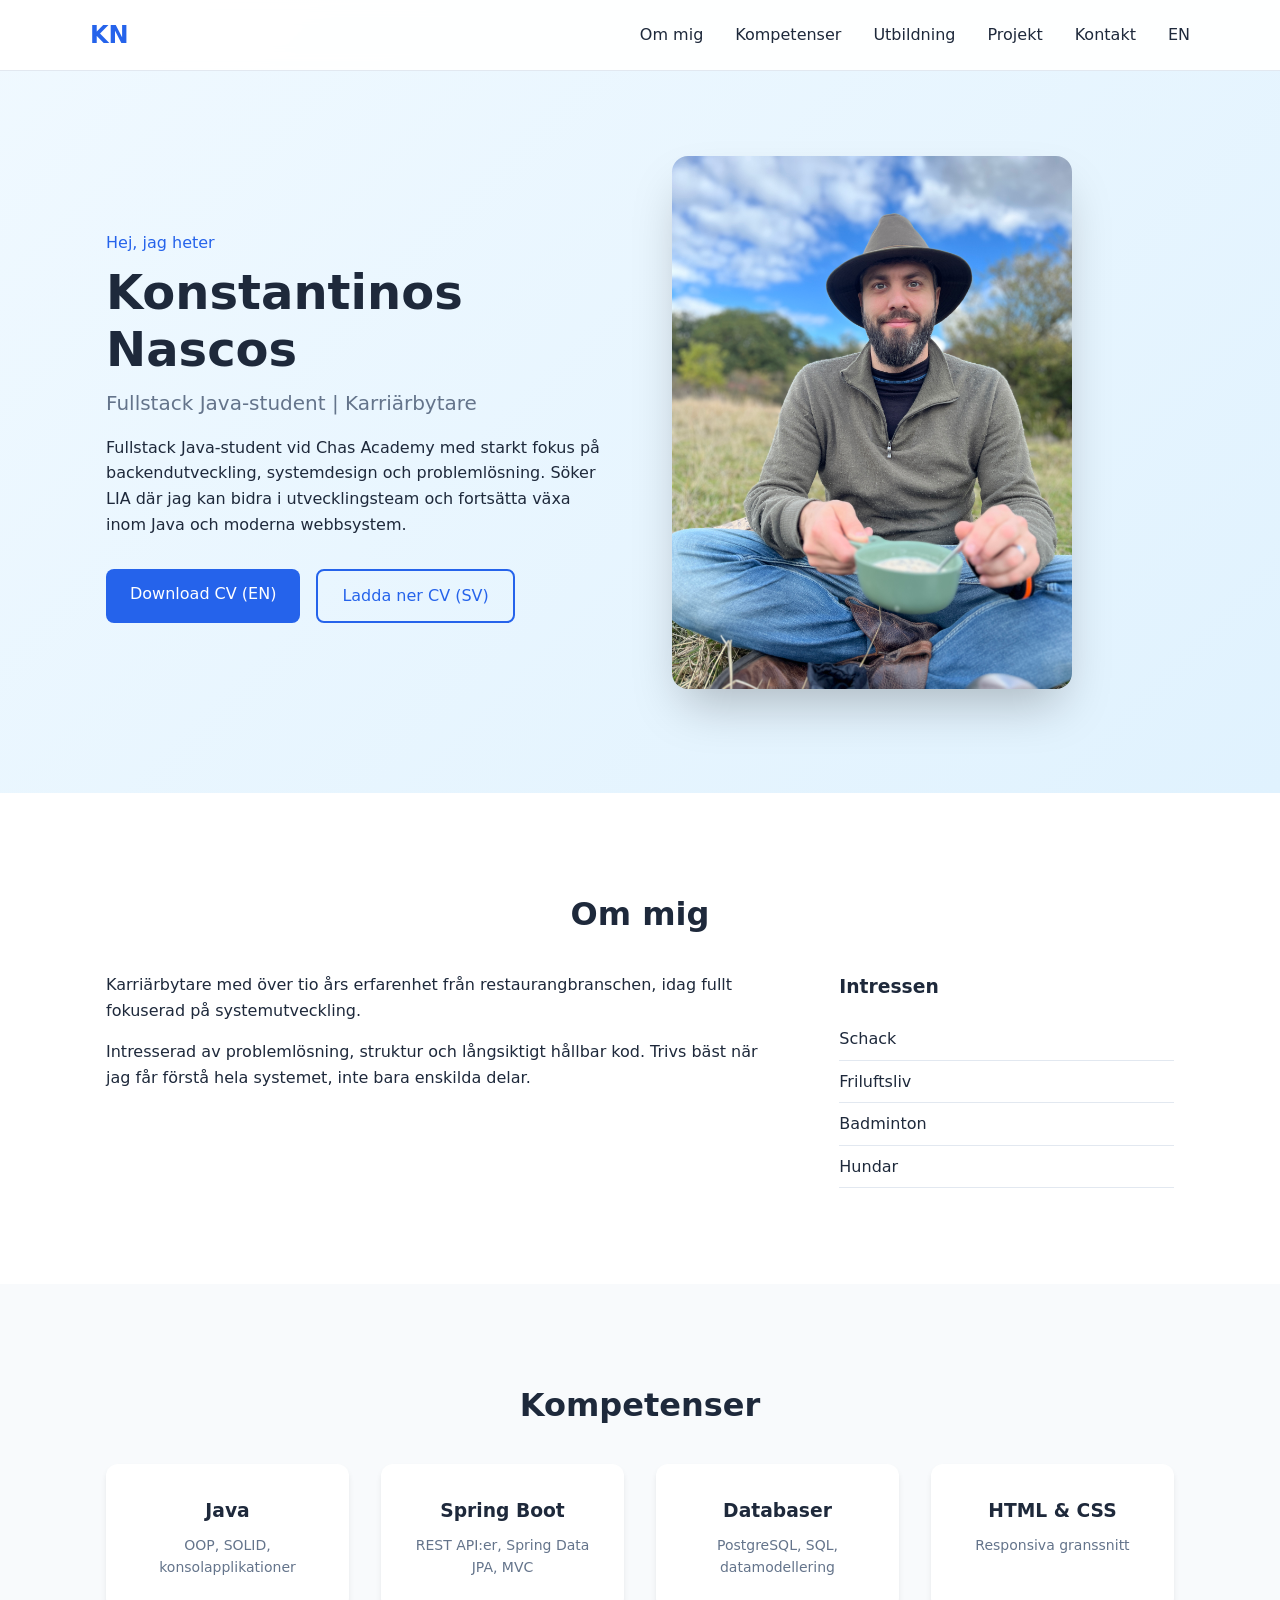
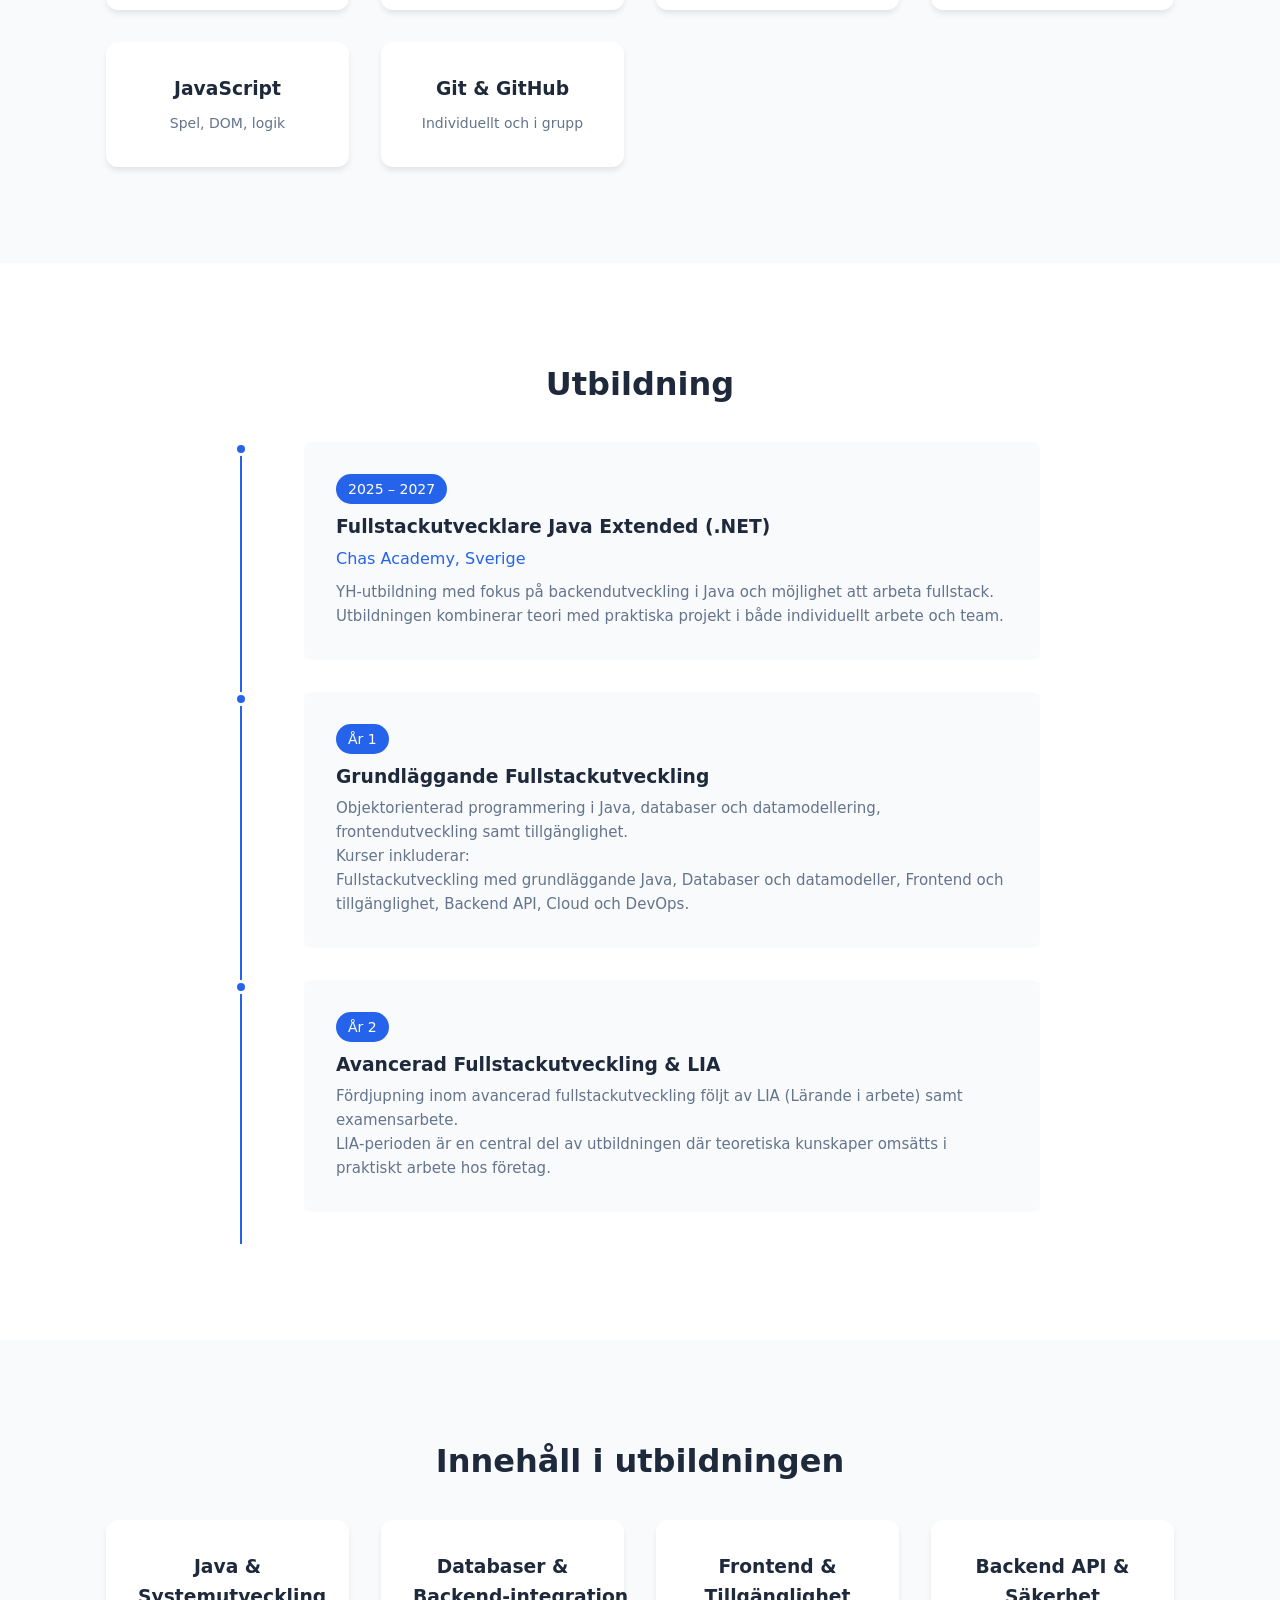
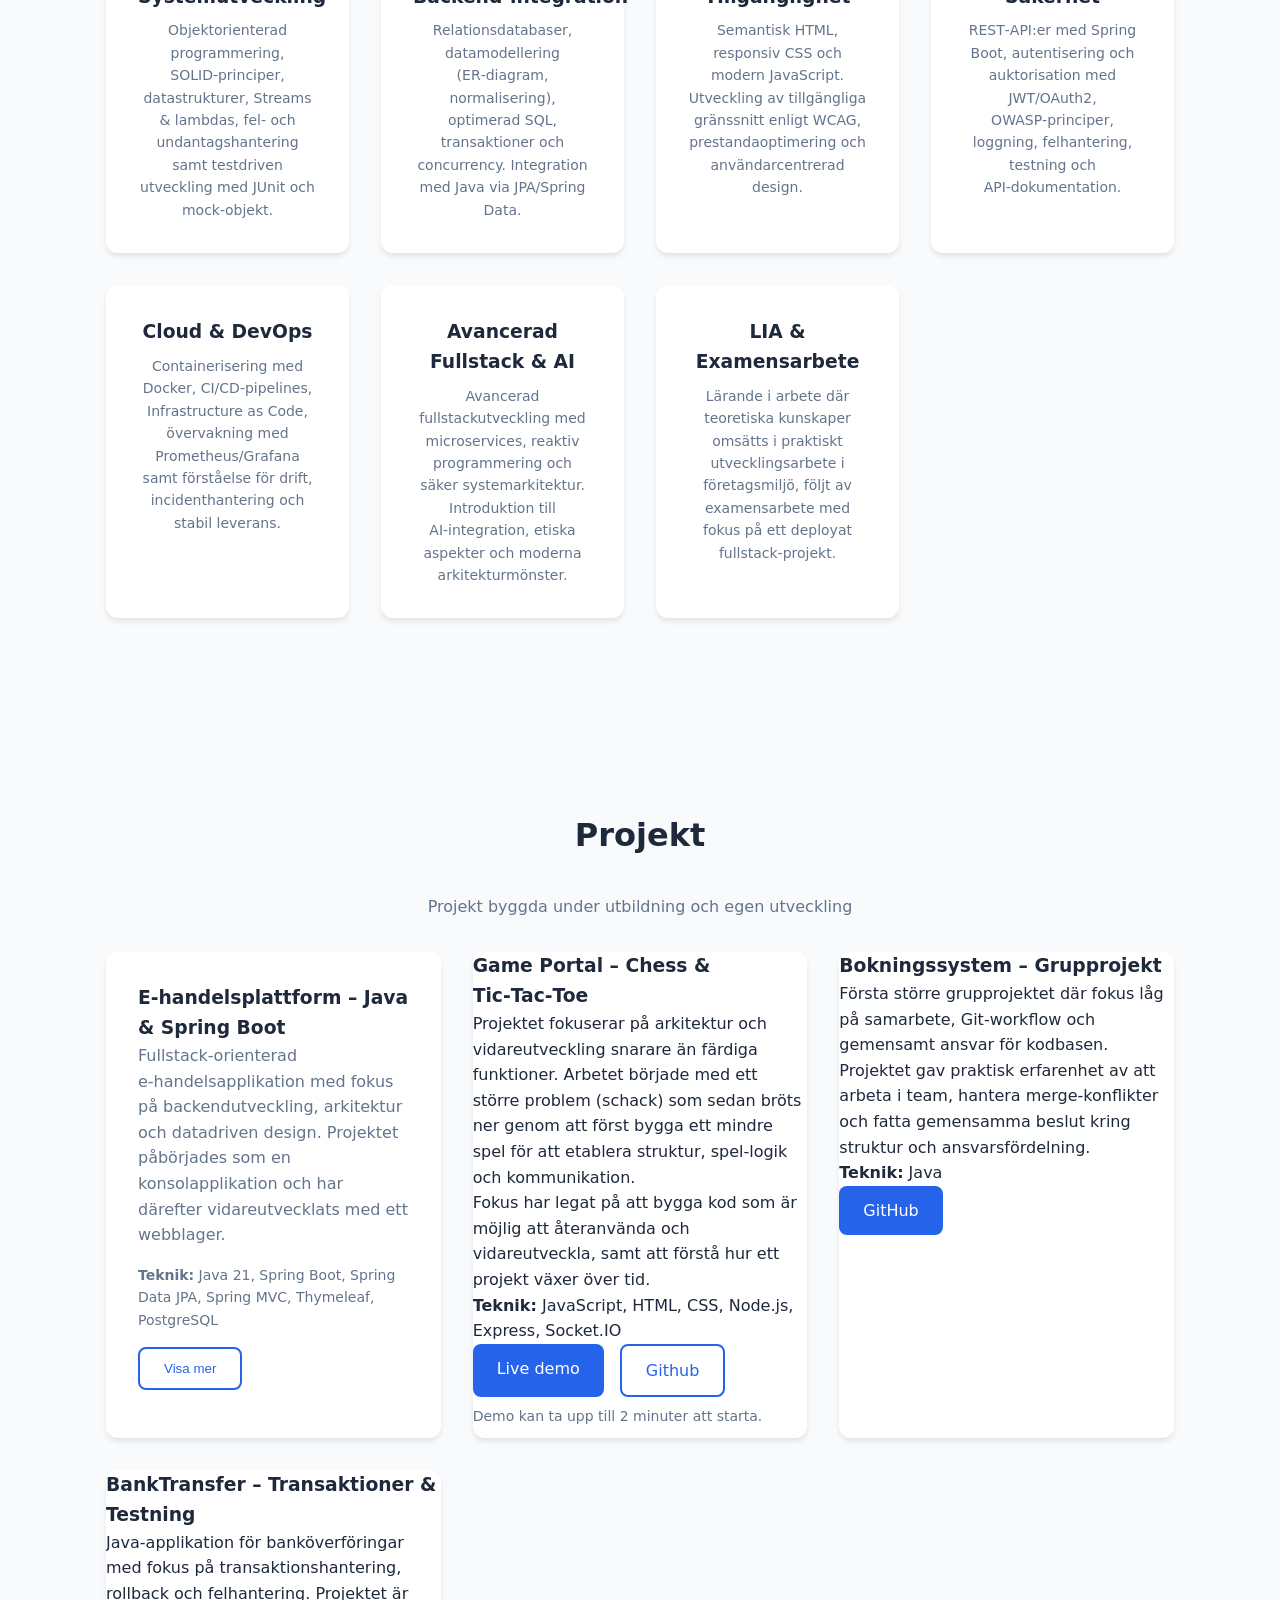
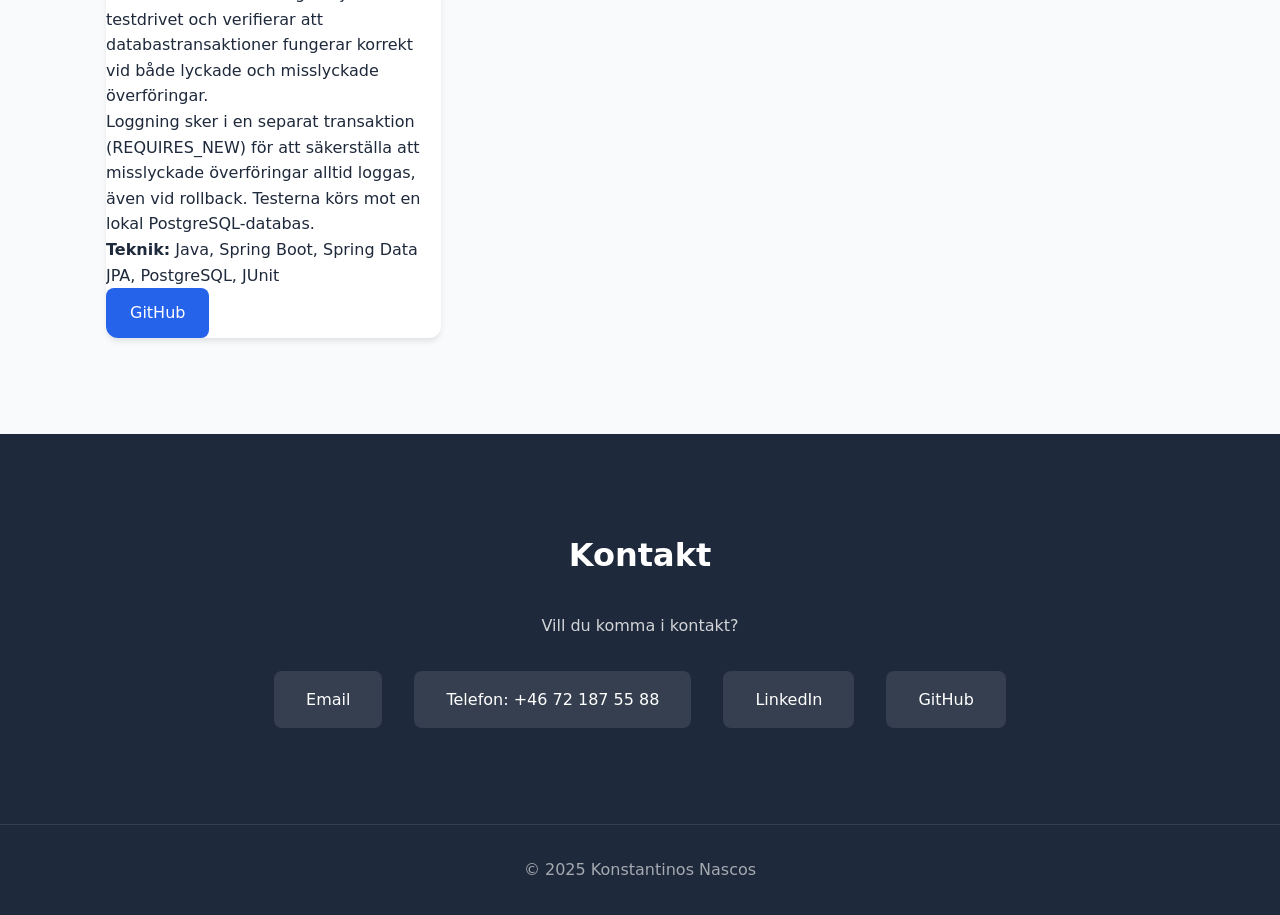
==== index.html @ 2df8da3e "changed which projects are displayed to better reflect what i am studying" ====
<!DOCTYPE html>
<html lang="sv">
<head>
    <meta charset="UTF-8">
    <meta name="viewport" content="width=device-width, initial-scale=1.0">
    <title>Konstantinos Nascos | Fullstack Java Student</title>
    <link rel="stylesheet" href="CSS/style.css">
</head>
<body>
<a id="top"></a>
<header class="header">
    <nav class="container nav">
        <a href="#top" class="logo">KN</a>
        <ul class="nav-links">
    <li><a href="#om-mig">Om mig</a></li>
    <li><a href="#kompetenser">Kompetenser</a></li>
    <li><a href="#utbildning">Utbildning</a></li>
    <li><a href="#projekt">Projekt</a></li>
    <li><a href="#kontakt">Kontakt</a></li>
    <li><a href="index-en.html">EN</a></li>
</ul>
    </nav>
</header>

<main>

<section class="hero">
    <div class="container hero-content">
        <div class="hero-text">
            <p class="hero-greeting">Hej, jag heter</p>
            <h1>Konstantinos Nascos</h1>
            <p class="hero-subtitle">Fullstack Java-student | Karriärbytare</p>
            <p class="hero-description">
                Fullstack Java‑student vid Chas Academy med starkt fokus på
                backendutveckling, systemdesign och problemlösning.
                Söker LIA där jag kan bidra i utvecklingsteam och fortsätta växa
                inom Java och moderna webbsystem.
            </p>
            <div class="hero-actions">
                <a href="assets/cv/ResumeEnglishKostas.pdf" class="btn btn-primary" target="_blank">
                    Download CV (EN)
                </a>
                <a href="assets/cv/ResumeKostas.pdf" class="btn btn-secondary" target="_blank">
                    Ladda ner CV (SV)
                </a>
            </div>
        </div>
        <div class="hero-image">
            <img src="images/Kostas.jpg" alt="Konstantinos Nascos">
        </div>
    </div>
</section>

<section id="om-mig" class="section about">
    <div class="container">
        <h2 class="section-title">Om mig</h2>
        <div class="about-content">
            <div class="about-text">
                <p>
                    Karriärbytare med över tio års erfarenhet från restaurangbranschen,
                    idag fullt fokuserad på systemutveckling.
                </p>
                <p>
                    Intresserad av problemlösning, struktur och långsiktigt hållbar kod.
                    Trivs bäst när jag får förstå hela systemet, inte bara enskilda delar.
                </p>
            </div>
            <div class="about-interests">
                <h3>Intressen</h3>
                <ul class="interest-list">
                    <li>Schack</li>
                    <li>Friluftsliv</li>
                    <li>Badminton</li>
                    <li>Hundar</li>
                </ul>
            </div>
        </div>
    </div>
</section>

<section id="kompetenser" class="section skills">
    <div class="container">
        <h2 class="section-title">Kompetenser</h2>
        <div class="skills-grid">
            <div class="skill-card">
                <h3>Java</h3>
                <p>OOP, SOLID, konsolapplikationer</p>
            </div>
            <div class="skill-card">
                <h3>Spring Boot</h3>
                <p>REST API:er, Spring Data JPA, MVC</p>
            </div>
            <div class="skill-card">
                <h3>Databaser</h3>
                <p>PostgreSQL, SQL, datamodellering</p>
            </div>
            <div class="skill-card">
                <h3>HTML & CSS</h3>
                <p>Responsiva granssnitt</p>
            </div>
            <div class="skill-card">
                <h3>JavaScript</h3>
                <p>Spel, DOM, logik</p>
            </div>
            <div class="skill-card">
                <h3>Git & GitHub</h3>
                <p>Individuellt och i grupp</p>
            </div>
        </div>
    </div>
</section>

<section id="utbildning" class="section experience">
    <div class="container">
        <h2 class="section-title">Utbildning</h2>

        <div class="timeline">

            <div class="timeline-item">
                <div class="timeline-marker"></div>
                <div class="timeline-content">
                    <span class="timeline-year">2025 – 2027</span>
                    <h3>Fullstackutvecklare Java Extended (.NET)</h3>
                    <span class="timeline-company">Chas Academy, Sverige</span>
                    <p>
                        YH‑utbildning med fokus på backendutveckling i Java och möjlighet
                        att arbeta fullstack. Utbildningen kombinerar teori med praktiska
                        projekt i både individuellt arbete och team.
                    </p>
                </div>
            </div>

            <div class="timeline-item">
                <div class="timeline-marker"></div>
                <div class="timeline-content">
                    <span class="timeline-year">År 1</span>
                    <h3>Grundläggande Fullstackutveckling</h3>
                    <p>
                        Objektorienterad programmering i Java, databaser och datamodellering,
                        frontendutveckling samt tillgänglighet.
                    </p>
                    <p>
                        Kurser inkluderar:
                        <br>
                        Fullstackutveckling med grundläggande Java,
                        Databaser och datamodeller,
                        Frontend och tillgänglighet,
                        Backend API,
                        Cloud och DevOps.
                    </p>
                </div>
            </div>

            <div class="timeline-item">
                <div class="timeline-marker"></div>
                <div class="timeline-content">
                    <span class="timeline-year">År 2</span>
                    <h3>Avancerad Fullstackutveckling & LIA</h3>
                    <p>
                        Fördjupning inom avancerad fullstackutveckling följt av
                        LIA (Lärande i arbete) samt examensarbete.
                    </p>
                    <p>
                        LIA‑perioden är en central del av utbildningen där teoretiska
                        kunskaper omsätts i praktiskt arbete hos företag.
                    </p>
                </div>
            </div>

        </div>
    </div>
</section>

<section class="section">
    <div class="container">
        <h2 class="section-title">Innehåll i utbildningen</h2>

        <div class="skills-grid">

            <div class="skill-card">
                <h3>Java & Systemutveckling</h3>
                <p>
                    Objektorienterad programmering, SOLID‑principer, datastrukturer,
                    Streams & lambdas, fel‑ och undantagshantering samt testdriven utveckling
                    med JUnit och mock‑objekt.
                </p>
            </div>

            <div class="skill-card">
                <h3>Databaser & Backend‑integration</h3>
                <p>
                    Relationsdatabaser, datamodellering (ER‑diagram, normalisering),
                    optimerad SQL, transaktioner och concurrency.
                    Integration med Java via JPA/Spring Data.
                </p>
            </div>

            <div class="skill-card">
                <h3>Frontend & Tillgänglighet</h3>
                <p>
                    Semantisk HTML, responsiv CSS och modern JavaScript.
                    Utveckling av tillgängliga gränssnitt enligt WCAG,
                    prestandaoptimering och användarcentrerad design.
                </p>
            </div>

            <div class="skill-card">
                <h3>Backend API & Säkerhet</h3>
                <p>
                    REST‑API:er med Spring Boot, autentisering och auktorisation
                    med JWT/OAuth2, OWASP‑principer, loggning, felhantering,
                    testning och API‑dokumentation.
                </p>
            </div>

            <div class="skill-card">
                <h3>Cloud & DevOps</h3>
                <p>
                    Containerisering med Docker, CI/CD‑pipelines,
                    Infrastructure as Code, övervakning med Prometheus/Grafana
                    samt förståelse för drift, incidenthantering och stabil leverans.
                </p>
            </div>

            <div class="skill-card">
                <h3>Avancerad Fullstack & AI</h3>
                <p>
                    Avancerad fullstackutveckling med microservices,
                    reaktiv programmering och säker systemarkitektur.
                    Introduktion till AI‑integration, etiska aspekter och
                    moderna arkitekturmönster.
                </p>
            </div>

            <div class="skill-card">
                <h3>LIA & Examensarbete</h3>
                <p>
                    Lärande i arbete där teoretiska kunskaper omsätts i praktiskt
                    utvecklingsarbete i företagsmiljö, följt av examensarbete
                    med fokus på ett deployat fullstack‑projekt.
                </p>
            </div>

        </div>
    </div>
</section>

<section id="projekt" class="section projects">
    <div class="container">
        <h2 class="section-title">Projekt</h2>
        <p class="section-subtitle">
            Projekt byggda under utbildning och egen utveckling
        </p>

        <div class="projects-grid">
            <article class="project-card project-card--expandable">

                <h3>E‑handelsplattform – Java & Spring Boot</h3>

                <p class="project-preview">
                    Fullstack‑orienterad e‑handelsapplikation med fokus på backendutveckling,
                    arkitektur och datadriven design. Projektet påbörjades som en
                    konsolapplikation och har därefter vidareutvecklats med ett webblager.
                </p>

                <p class="project-tech">
                    <strong>Teknik:</strong> Java 21, Spring Boot, Spring Data JPA,
                    Spring MVC, Thymeleaf, PostgreSQL
                </p>

                <button class="project-toggle btn btn-secondary">
                    Visa mer
                </button>

                <div class="project-details">

                    <p>
                        Projektet utvecklades ursprungligen som en skoluppgift med fokus på
                        databasdesign, affärslogik och hantering av större datamängder.
                        Därefter har applikationen vidareutvecklats individuellt som
                        portföljprojekt inför LIA.
                    </p>

                    <p>
                        Applikationen är uppbyggd kring en tydlig domänmodell med produkter,
                        kunder, kundvagn, ordrar, betalningar, lager och kategorier.
                        Affärslogik hanteras i ett separat service‑lager med transaktioner.
                    </p>

                    <p>
                        Ett webblager har lagts till med Spring MVC och Thymeleaf.
                        Funktionalitet inkluderar produktlistor med pagination,
                        kundhantering, kundvagn med mini‑cart i navbar,
                        checkout‑flöde samt orderhistorik.
                    </p>

                    <p>
                        Systemet använder databaserad rollhantering (RBAC).
                        Åtkomst styrs i två lager:
                        UI‑nivå (visa/dölj funktioner) och backend‑nivå
                        där admin‑endpoints skyddas mot direkt URL‑åtkomst.
                    </p>

                    <p>
                        För rapportering används separata DTO‑klasser för att undvika
                        direkt exponering av domänentiteter.
                        Tillgängliga rapporter inkluderar bästsäljande produkter,
                        lågt lager och omsättning per tidsperiod.
                    </p>

                    <p>
                        För att simulera realistiska scenarier finns stöd för CSV‑import
                        av produkter, kunder och ordrar samt en data‑generator
                        för större datamängder.
                    </p>

                    <div class="hero-actions">
                        <a href="https://github.com/konstantinosnascos/ehandelappmedspringochdb"
                        target="_blank"
                        class="btn btn-primary">
                            GitHub
                        </a>
                    </div>

                </div>

            </article>
            <article class="project-card">
                <h3>Game Portal – Chess & Tic‑Tac‑Toe</h3>
                <p>
                    Projektet fokuserar på arkitektur och vidareutveckling snarare än färdiga funktioner.
                    Arbetet började med ett större problem (schack) som sedan bröts ner genom att först
                    bygga ett mindre spel för att etablera struktur, spel‑logik och kommunikation.
                </p>
                <p>
                    Fokus har legat på att bygga kod som är möjlig att återanvända och vidareutveckla,
                    samt att förstå hur ett projekt växer över tid.
                </p>
                <p><strong>Teknik:</strong> JavaScript, HTML, CSS, Node.js, Express, Socket.IO</p>
                <div class="hero-actions">
                    <a href="https://chess-app-jmlk.onrender.com" target="_blank" class="btn btn-primary">
                        Live demo
                    </a>
                    <a href="https://github.com/konstantinosnascos/ChessApp" target="_blank" class="btn btn-secondary">
                        Github
                    </a>
                </div>
                <p style="margin-top:0.5rem;font-size:0.875rem;color:#64748b;">
                    Demo kan ta upp till 2 minuter att starta.
                </p>
            </article>

            <article class="project-card">
                <h3>Bokningssystem – Grupprojekt</h3>
                <p>
                    Första större grupprojektet där fokus låg på samarbete, Git‑workflow
                    och gemensamt ansvar för kodbasen.
                </p>
                <p>
                    Projektet gav praktisk erfarenhet av att arbeta i team, hantera merge‑konflikter
                    och fatta gemensamma beslut kring struktur och ansvarsfördelning.
                </p>
                <p><strong>Teknik:</strong> Java</p>
                <div class="hero-actions">
                    <a href="https://github.com/konstantinosnascos/Java_Grund_Kompetenskontroll_3_GitWorkflow_Malm02" target="_blank" class="btn btn-primary">
                        GitHub
                    </a>
                </div>
            </article>

            <article class="project-card">
                <h3>BankTransfer – Transaktioner & Testning</h3>
                <p>
                    Java-applikation för banköverföringar med fokus på transaktionshantering,
                    rollback och felhantering. Projektet är testdrivet och verifierar att
                    databastransaktioner fungerar korrekt vid både lyckade och misslyckade överföringar.
                </p>
                <p>
                    Loggning sker i en separat transaktion (REQUIRES_NEW) för att säkerställa
                    att misslyckade överföringar alltid loggas, även vid rollback.
                    Testerna körs mot en lokal PostgreSQL-databas.
                </p>
                <p><strong>Teknik:</strong> Java, Spring Boot, Spring Data JPA, PostgreSQL, JUnit</p>
                <div class="hero-actions">
                    <a href="https://github.com/konstantinosnascos/Transactions" target="_blank" class="btn btn-primary">
                        GitHub
                    </a>
                </div>
            </article>

        </div>
    </div>
</section>

<section id="kontakt" class="section contact">
    <div class="container">
        <h2 class="section-title">Kontakt</h2>
        <div class="contact-content">
            <p>Vill du komma i kontakt?</p>
            <div class="contact-links">
                <a href="mailto:nascoskostas@gmail.com" class="contact-link">Email</a>
                 <a href="tel:+46721875588" class="contact-link">Telefon: +46 72 187 55 88</a>
                <a href="https://www.linkedin.com/in/kostas-nascos-08228b382/" class="contact-link" target="_blank">LinkedIn</a>
                <a href="https://github.com/konstantinosnascos" class="contact-link" target="_blank">GitHub</a>
            </div>
        </div>
    </div>
</section>

</main>

<footer class="footer">
    <div class="container">
        <p>© 2025 Konstantinos Nascos</p>
    </div>
</footer>
<script src="script.js"></script>
</body>
</html>
---- CSS/style.css ----
/* ===== RESET & BASE ===== */
* {
    box-sizing: border-box;
    margin: 0;
    padding: 0;
}

:root {
    /* Färgschema - lätt att ändra */
    --color-primary: #2563eb;
    --color-primary-dark: #1d4ed8;
    --color-secondary: #1e293b;
    --color-accent: #0ea5e9;
    --color-background: #f8fafc;
    --color-surface: #ffffff;
    --color-text: #1e293b;
    --color-text-light: #64748b;
    --color-border: #e2e8f0;
    
    /* Spacing */
    --spacing-xs: 0.5rem;
    --spacing-sm: 1rem;
    --spacing-md: 2rem;
    --spacing-lg: 4rem;
    --spacing-xl: 6rem;
    
    /* Typography */
    --font-main: 'Segoe UI', system-ui, -apple-system, sans-serif;
    --font-heading: 'Segoe UI', system-ui, -apple-system, sans-serif;
}

html {
    scroll-behavior: smooth;
}

body {
    font-family: var(--font-main);
    line-height: 1.6;
    color: var(--color-text);
    background-color: var(--color-background);
}

/* ===== UTILITIES ===== */
.container {
    max-width: 1100px;
    margin: 0 auto;
    padding: 0 var(--spacing-sm);
}

.section {
    padding: var(--spacing-xl) 0;
}

.section-title {
    font-size: 2rem;
    font-weight: 700;
    margin-bottom: var(--spacing-md);
    color: var(--color-secondary);
    text-align: center;
}

.section-subtitle {
    text-align: center;
    color: var(--color-text-light);
    margin-bottom: var(--spacing-md);
}

/* ===== BUTTONS ===== */
.btn {
    display: inline-block;
    padding: 0.75rem 1.5rem;
    border-radius: 8px;
    text-decoration: none;
    font-weight: 500;
    transition: all 0.2s ease;
    cursor: pointer;
    border: none;
}

.btn-primary {
    background-color: var(--color-primary);
    color: white;
}

.btn-primary:hover {
    background-color: var(--color-primary-dark);
    transform: translateY(-2px);
}

.btn-secondary {
    background-color: transparent;
    color: var(--color-primary);
    border: 2px solid var(--color-primary);
}

.btn-secondary:hover {
    background-color: var(--color-primary);
    color: white;
}

/* ===== HEADER & NAV ===== */
.header {
    position: fixed;
    top: 0;
    left: 0;
    right: 0;
    background-color: rgba(255, 255, 255, 0.95);
    backdrop-filter: blur(10px);
    border-bottom: 1px solid var(--color-border);
    z-index: 1000;
}

.nav {
    display: flex;
    justify-content: space-between;
    align-items: center;
    padding: var(--spacing-sm) 0;
}

.logo {
    font-size: 1.5rem;
    font-weight: 700;
    color: var(--color-primary);
    text-decoration: none;
}

.nav-links {
    display: flex;
    list-style: none;
    gap: var(--spacing-md);
}

.nav-links a {
    text-decoration: none;
    color: var(--color-text);
    font-weight: 500;
    transition: color 0.2s ease;
}

.nav-links a:hover {
    color: var(--color-primary);
}

/* ===== HERO ===== */
.hero {
    padding-top: calc(var(--spacing-xl) + 60px); /* Account for fixed header */
    padding-bottom: var(--spacing-xl);
    background: linear-gradient(135deg, #f0f9ff 0%, #e0f2fe 100%);
}

.hero-content {
    display: grid;
    grid-template-columns: 1fr 1fr;
    gap: var(--spacing-lg);
    align-items: center;
}

.hero-greeting {
    color: var(--color-primary);
    font-weight: 500;
    margin-bottom: var(--spacing-xs);
}

.hero h1 {
    font-size: 3rem;
    font-weight: 700;
    color: var(--color-secondary);
    margin-bottom: var(--spacing-xs);
    line-height: 1.2;
}

.hero-subtitle {
    font-size: 1.25rem;
    color: var(--color-text-light);
    margin-bottom: var(--spacing-sm);
}

.hero-description {
    color: var(--color-text);
    margin-bottom: var(--spacing-md);
    max-width: 500px;
}

.hero-actions {
    display: flex;
    gap: var(--spacing-sm);
    flex-wrap: wrap;
}

.hero-image img {
    width: 100%;
    max-width: 400px;
    border-radius: 16px;
    box-shadow: 0 25px 50px -12px rgba(0, 0, 0, 0.25);
}

/* ===== ABOUT ===== */
.about {
    background-color: var(--color-surface);
}

.about-content {
    display: grid;
    grid-template-columns: 2fr 1fr;
    gap: var(--spacing-lg);
}

.about-text p {
    margin-bottom: var(--spacing-sm);
    color: var(--color-text);
}

.about-interests h3 {
    margin-bottom: var(--spacing-sm);
    color: var(--color-secondary);
}

.interest-list {
    list-style: none;
}

.interest-list li {
    padding: var(--spacing-xs) 0;
    border-bottom: 1px solid var(--color-border);
}

/* ===== SKILLS ===== */
.skills {
    background-color: var(--color-background);
}

.skills-grid {
    display: grid;
    grid-template-columns: repeat(auto-fit, minmax(200px, 1fr));
    gap: var(--spacing-md);
}

.skill-card {
    background-color: var(--color-surface);
    padding: var(--spacing-md);
    border-radius: 12px;
    text-align: center;
    box-shadow: 0 4px 6px -1px rgba(0, 0, 0, 0.1);
    transition: transform 0.2s ease;
}

.skill-card:hover {
    transform: translateY(-5px);
}

.skill-icon {
    font-size: 2.5rem;
    display: block;
    margin-bottom: var(--spacing-sm);
}

.skill-card h3 {
    color: var(--color-secondary);
    margin-bottom: var(--spacing-xs);
}

.skill-card p {
    color: var(--color-text-light);
    font-size: 0.875rem;
}

/* ===== EXPERIENCE / TIMELINE ===== */
.experience {
    background-color: var(--color-surface);
}

.timeline {
    position: relative;
    max-width: 800px;
    margin: 0 auto;
}

.timeline::before {
    content: '';
    position: absolute;
    left: 0;
    top: 0;
    bottom: 0;
    width: 2px;
    background-color: var(--color-primary);
}

.timeline-item {
    position: relative;
    padding-left: var(--spacing-lg);
    padding-bottom: var(--spacing-md);
}

.timeline-marker {
    position: absolute;
    left: -6px;
    top: 0;
    width: 14px;
    height: 14px;
    background-color: var(--color-primary);
    border-radius: 50%;
    border: 3px solid var(--color-surface);
}

.timeline-content {
    background-color: var(--color-background);
    padding: var(--spacing-md);
    border-radius: 8px;
}

.timeline-year {
    display: inline-block;
    background-color: var(--color-primary);
    color: white;
    padding: 0.25rem 0.75rem;
    border-radius: 20px;
    font-size: 0.875rem;
    margin-bottom: var(--spacing-xs);
}

.timeline-content h3 {
    color: var(--color-secondary);
    margin-bottom: 0.25rem;
}

.timeline-company {
    color: var(--color-primary);
    font-weight: 500;
    display: block;
    margin-bottom: var(--spacing-xs);
}

.timeline-content p {
    color: var(--color-text-light);
    font-size: 0.9375rem;
}

/* ===== PROJECTS ===== */
.projects {
    background-color: var(--color-background);
}

.projects-grid {
    display: grid;
    grid-template-columns: repeat(auto-fit, minmax(300px, 1fr));
    gap: var(--spacing-md);
}

.project-card {
    background-color: var(--color-surface);
    border-radius: 12px;
    overflow: hidden;
    box-shadow: 0 4px 6px -1px rgba(0, 0, 0, 0.1);
    transition: transform 0.2s ease;
}

.project-card:hover {
    transform: translateY(-5px);
}

.project-placeholder {
    padding: var(--spacing-lg);
    text-align: center;
    border: 2px dashed var(--color-border);
}

.placeholder-icon {
    font-size: 3rem;
    display: block;
    margin-bottom: var(--spacing-sm);
}

.project-placeholder h3 {
    color: var(--color-text-light);
}

.project-placeholder p {
    color: var(--color-text-light);
    font-size: 0.875rem;
}

/* ===== CONTACT ===== */
.contact {
    background-color: var(--color-secondary);
    color: white;
}

.contact .section-title {
    color: white;
}

.contact-content {
    text-align: center;
}

.contact-content > p {
    color: rgba(255, 255, 255, 0.8);
    margin-bottom: var(--spacing-md);
}

.contact-links {
    display: flex;
    justify-content: center;
    gap: var(--spacing-md);
    flex-wrap: wrap;
}

.contact-link {
    display: inline-flex;
    align-items: center;
    gap: var(--spacing-xs);
    padding: var(--spacing-sm) var(--spacing-md);
    background-color: rgba(255, 255, 255, 0.1);
    color: white;
    text-decoration: none;
    border-radius: 8px;
    transition: background-color 0.2s ease;
}

.contact-link:hover {
    background-color: rgba(255, 255, 255, 0.2);
}

/* ===== FOOTER ===== */
.footer {
    background-color: var(--color-secondary);
    color: rgba(255, 255, 255, 0.6);
    padding: var(--spacing-md) 0;
    text-align: center;
    border-top: 1px solid rgba(255, 255, 255, 0.1);
}

/* ===== RESPONSIVE ===== */
@media (max-width: 768px) {
    .nav-links {
        display: none; /* Lägg till hamburger-meny senare */
    }
    
    .hero-content {
        grid-template-columns: 1fr;
        text-align: center;
    }
    
    .hero h1 {
        font-size: 2rem;
    }
    
    .hero-description {
        max-width: 100%;
    }
    
    .hero-actions {
        justify-content: center;
    }
    
    .hero-image {
        order: -1; /* Bild först på mobil */
    }
    
    .hero-image img {
        max-width: 250px;
        margin: 0 auto;
    }
    
    .about-content {
        grid-template-columns: 1fr;
    }
    
    .timeline::before {
        left: 0;
    }
    
    .timeline-item {
        padding-left: var(--spacing-md);
    }
    
    .timeline-marker {
        left: -6px;
    }
    
    .contact-links {
        flex-direction: column;
        align-items: center;
    }
}

.project-card--expandable {
    padding: var(--spacing-md);
}

.project-preview {
    color: var(--color-text-light);
    margin-bottom: var(--spacing-sm);
}

.project-tech {
    font-size: 0.875rem;
    color: var(--color-text-light);
    margin-bottom: var(--spacing-sm);
}

.project-toggle {
    margin-bottom: var(--spacing-sm);
}

.project-details {
    display: none;
    margin-top: var(--spacing-sm);
}

.project-details p {
    margin-bottom: var(--spacing-sm);
    color: var(--color-text-light);
    font-size: 0.9375rem;
}

.project-card--expanded .project-details {
    display: block;
}
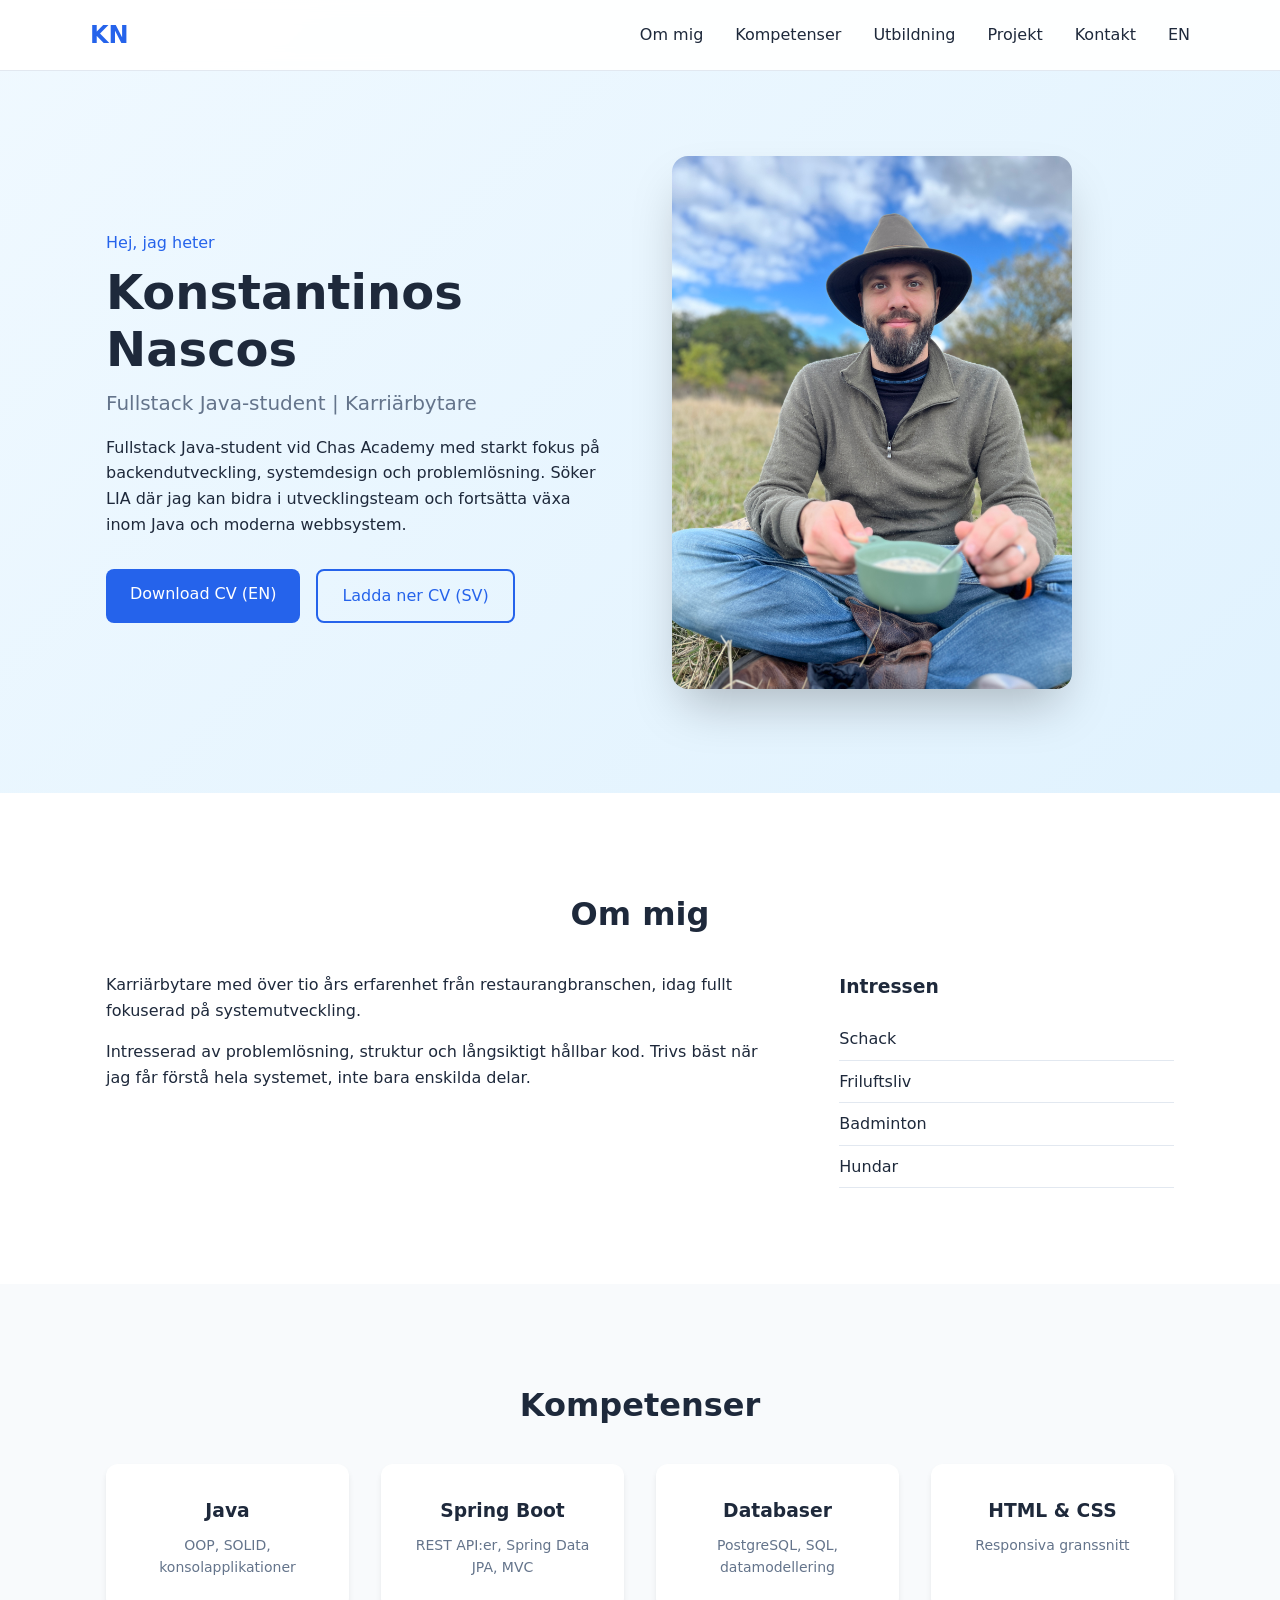
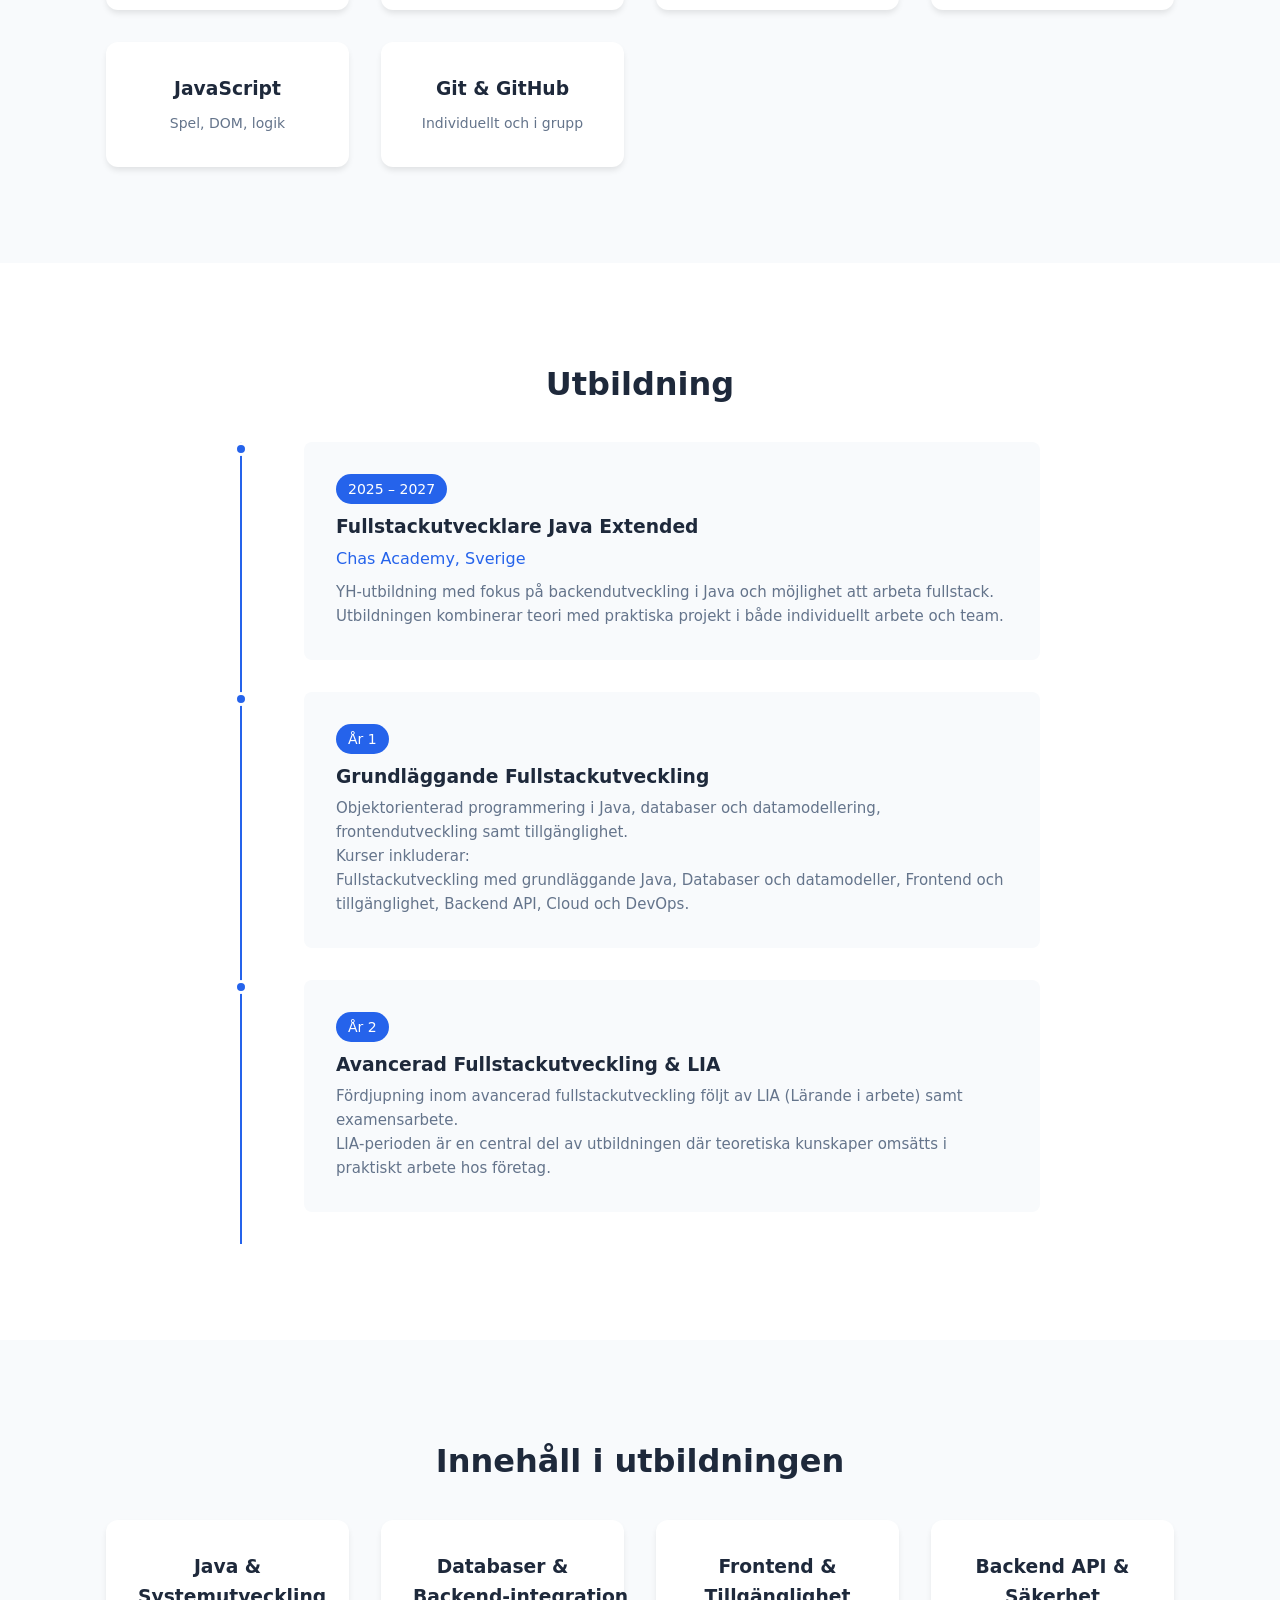
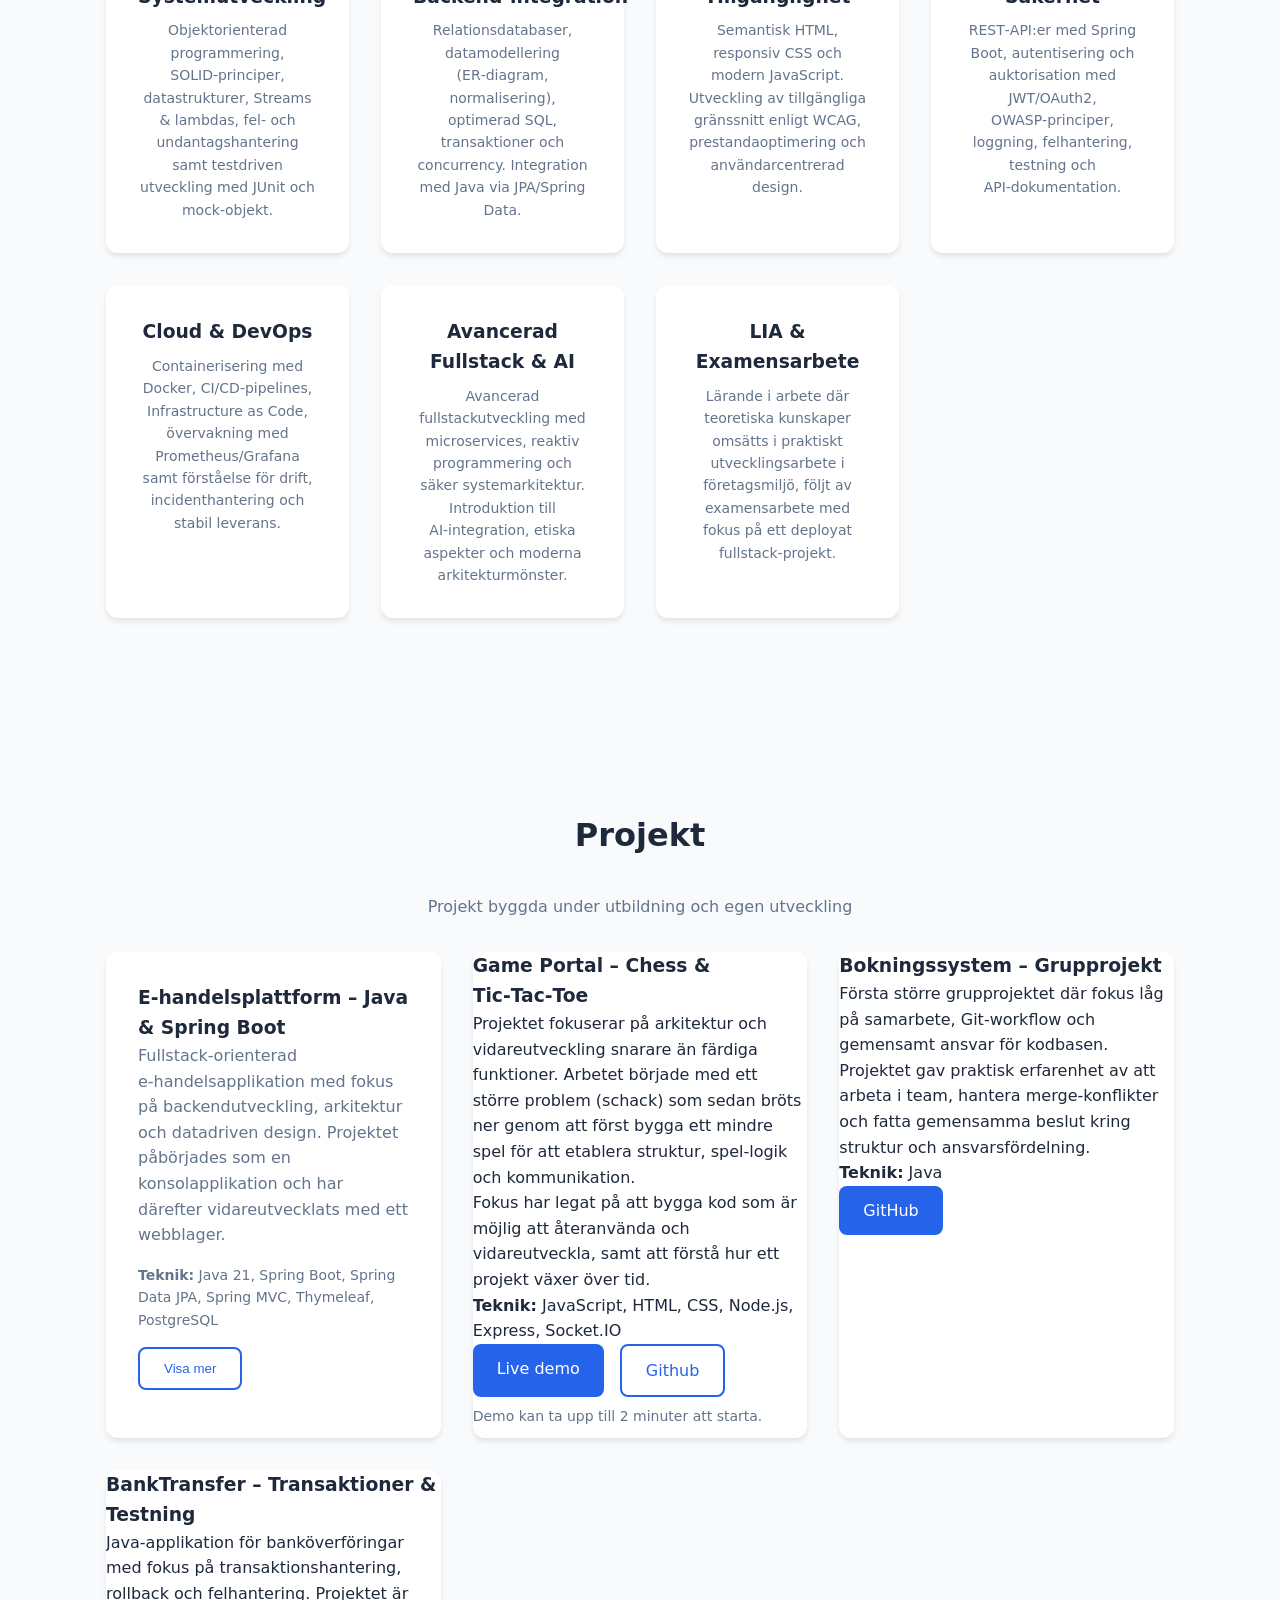
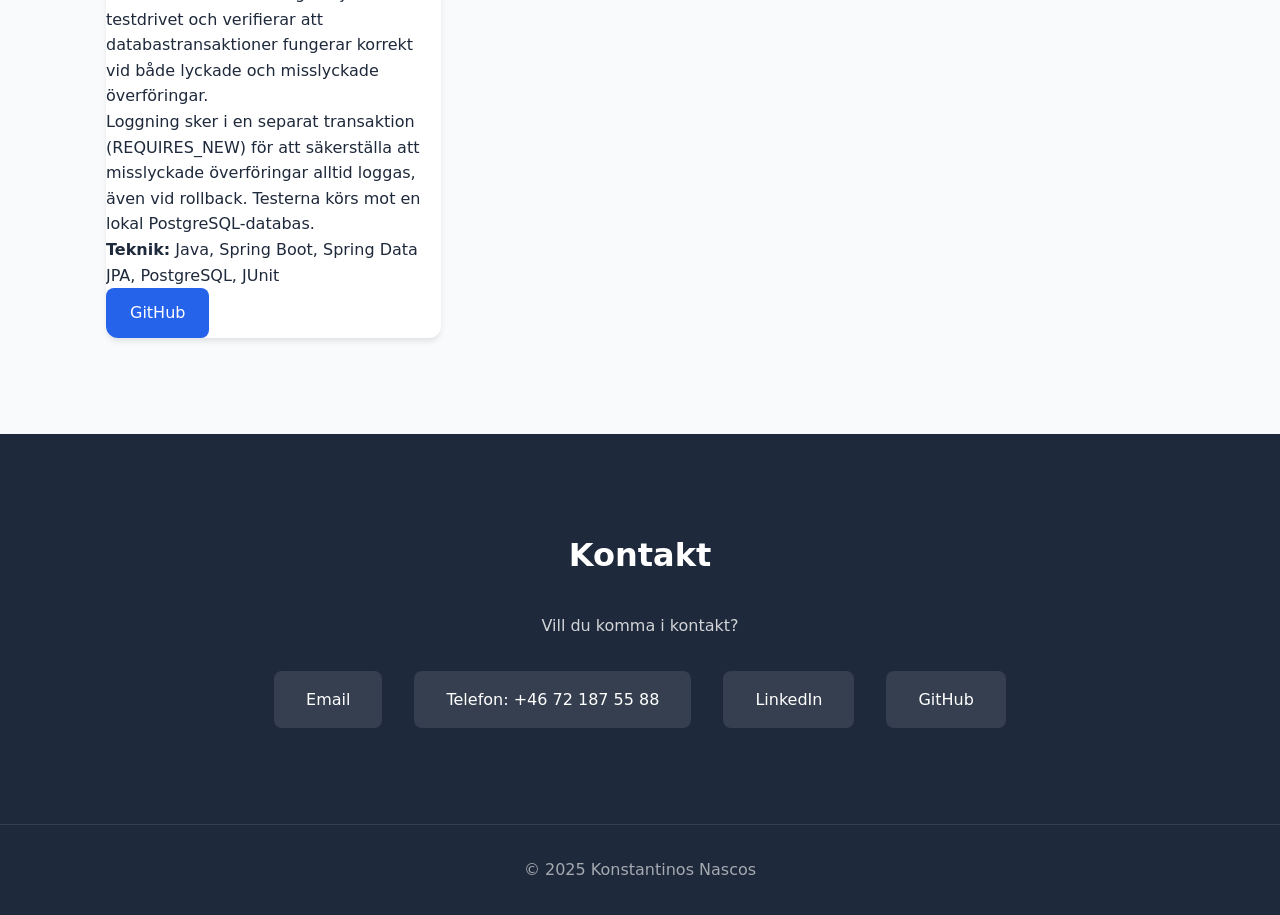
==== commit 19f5cf78: "liten uppdatering" ====
--- a/index.html
+++ b/index.html
@@ -120,7 +120,7 @@
                 <div class="timeline-marker"></div>
                 <div class="timeline-content">
                     <span class="timeline-year">2025 – 2027</span>
-                    <h3>Fullstackutvecklare Java Extended (.NET)</h3>
+                    <h3>Fullstackutvecklare Java Extended</h3>
                     <span class="timeline-company">Chas Academy, Sverige</span>
                     <p>
                         YH‑utbildning med fokus på backendutveckling i Java och möjlighet
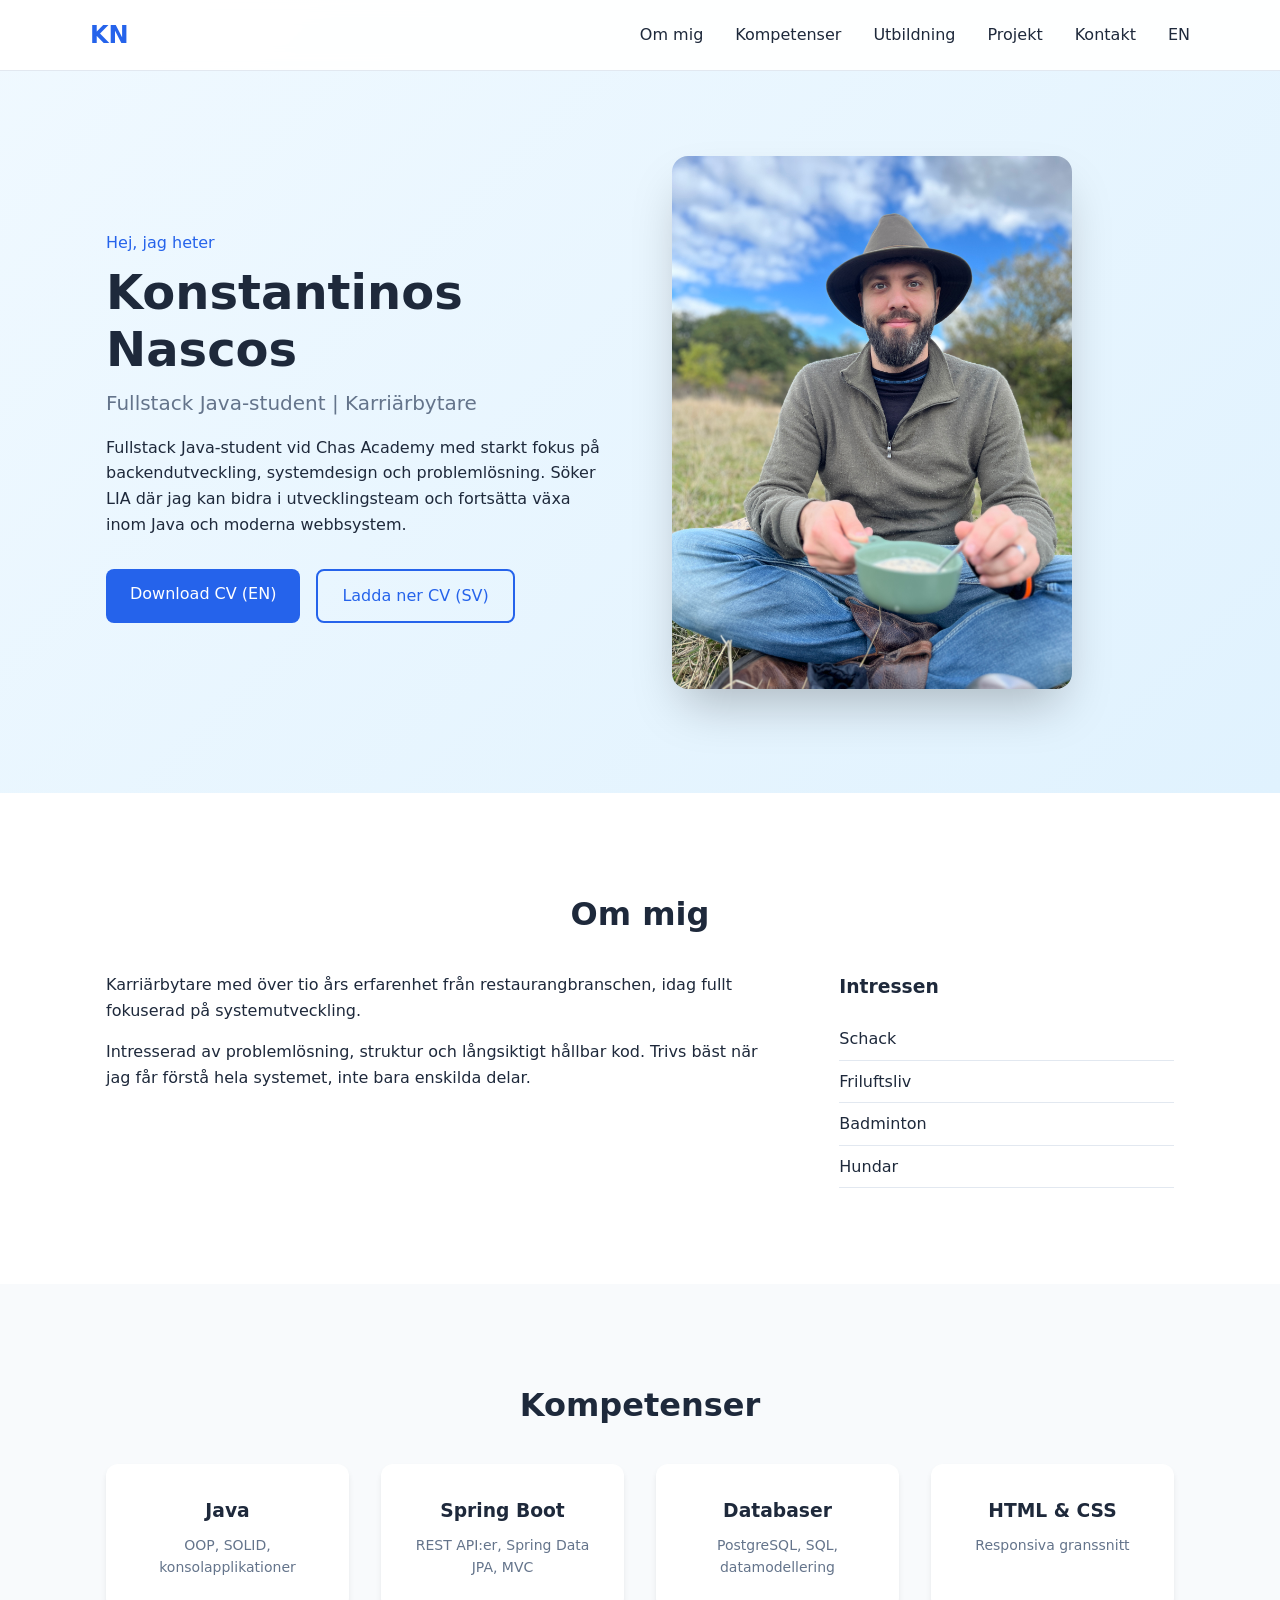
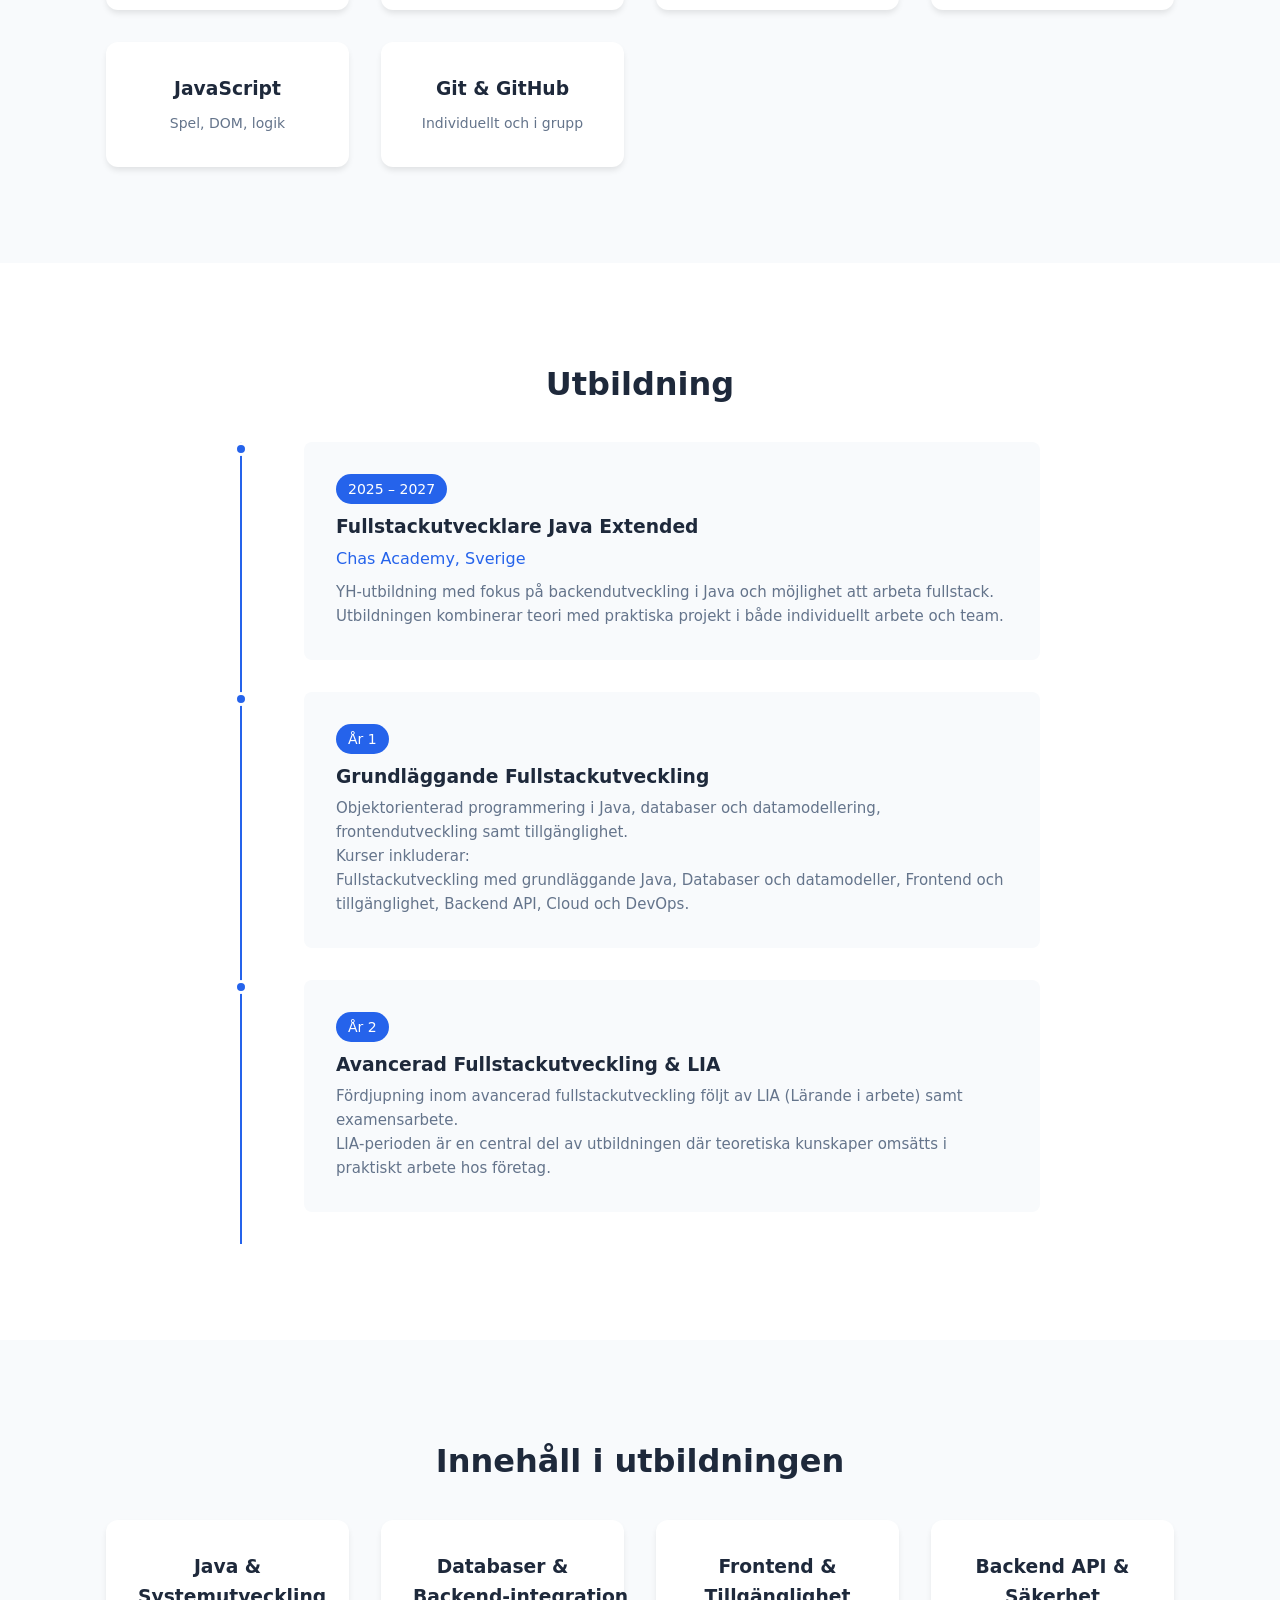
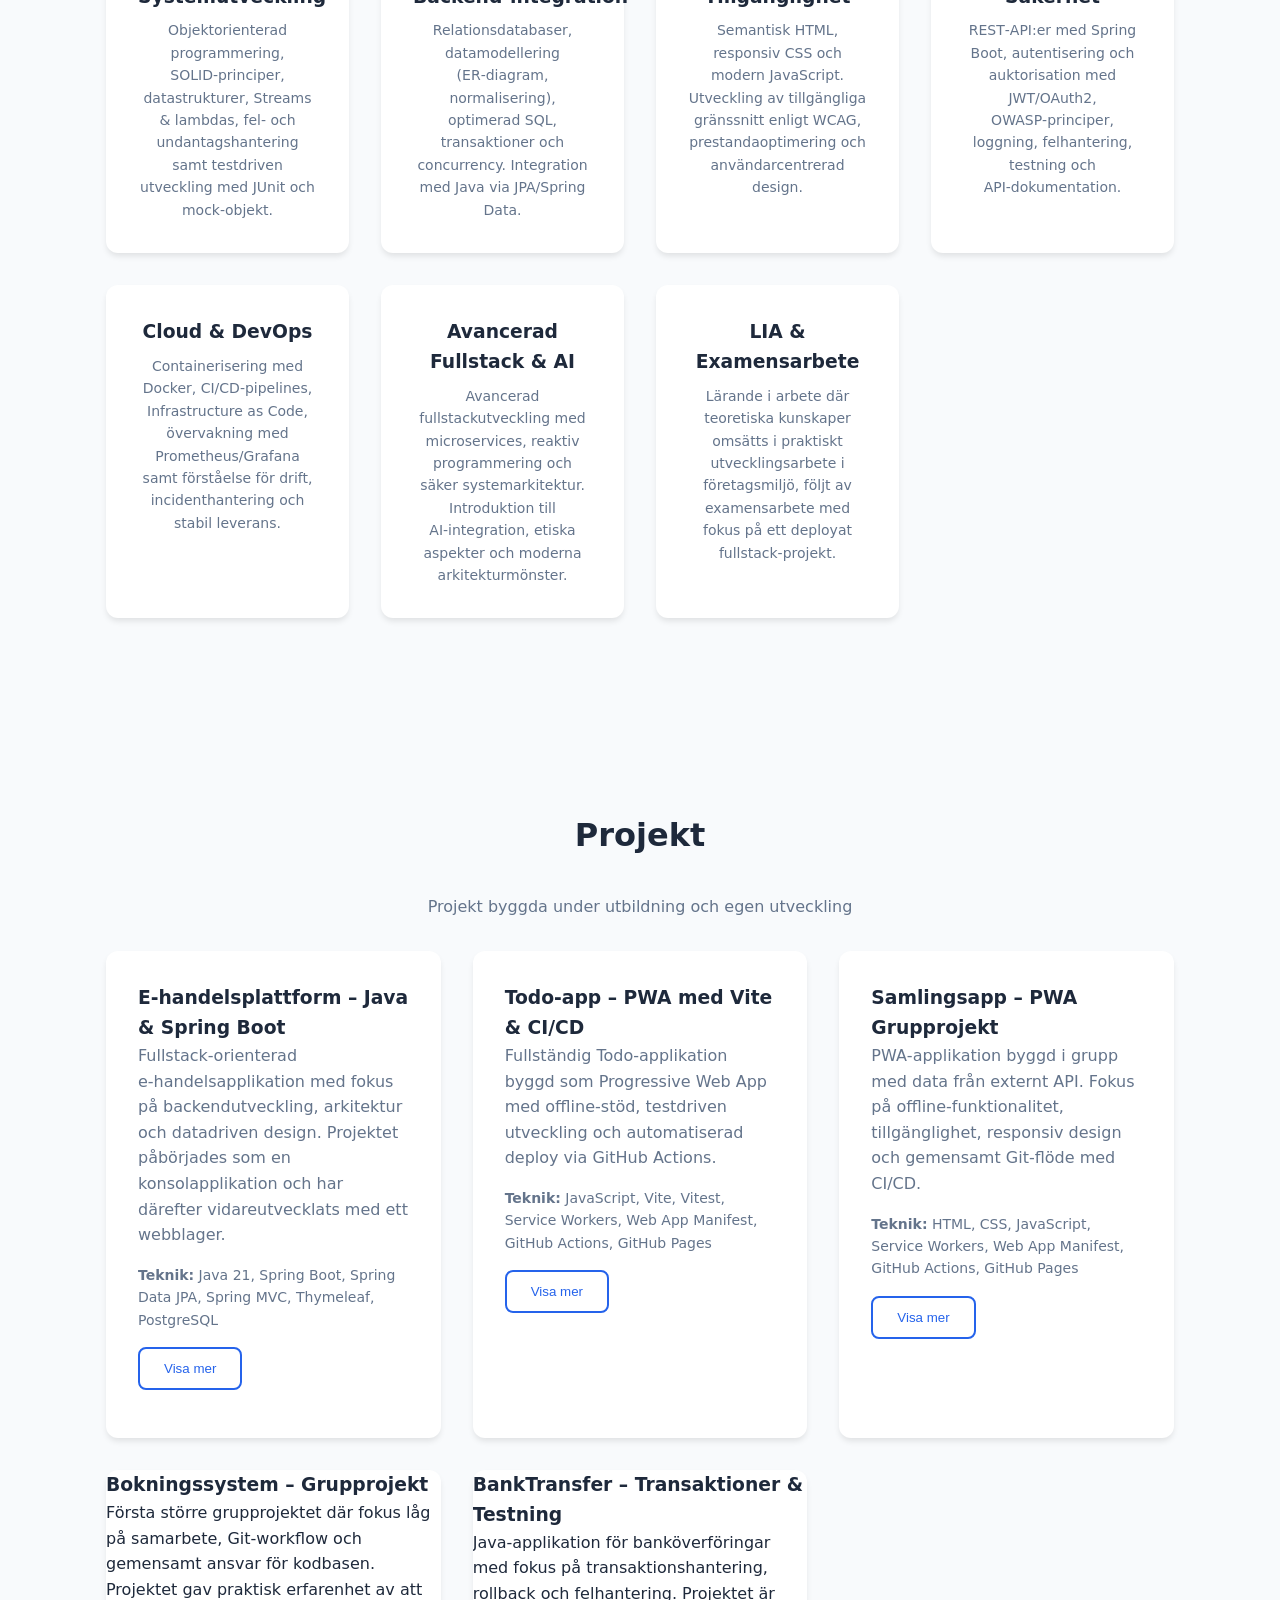
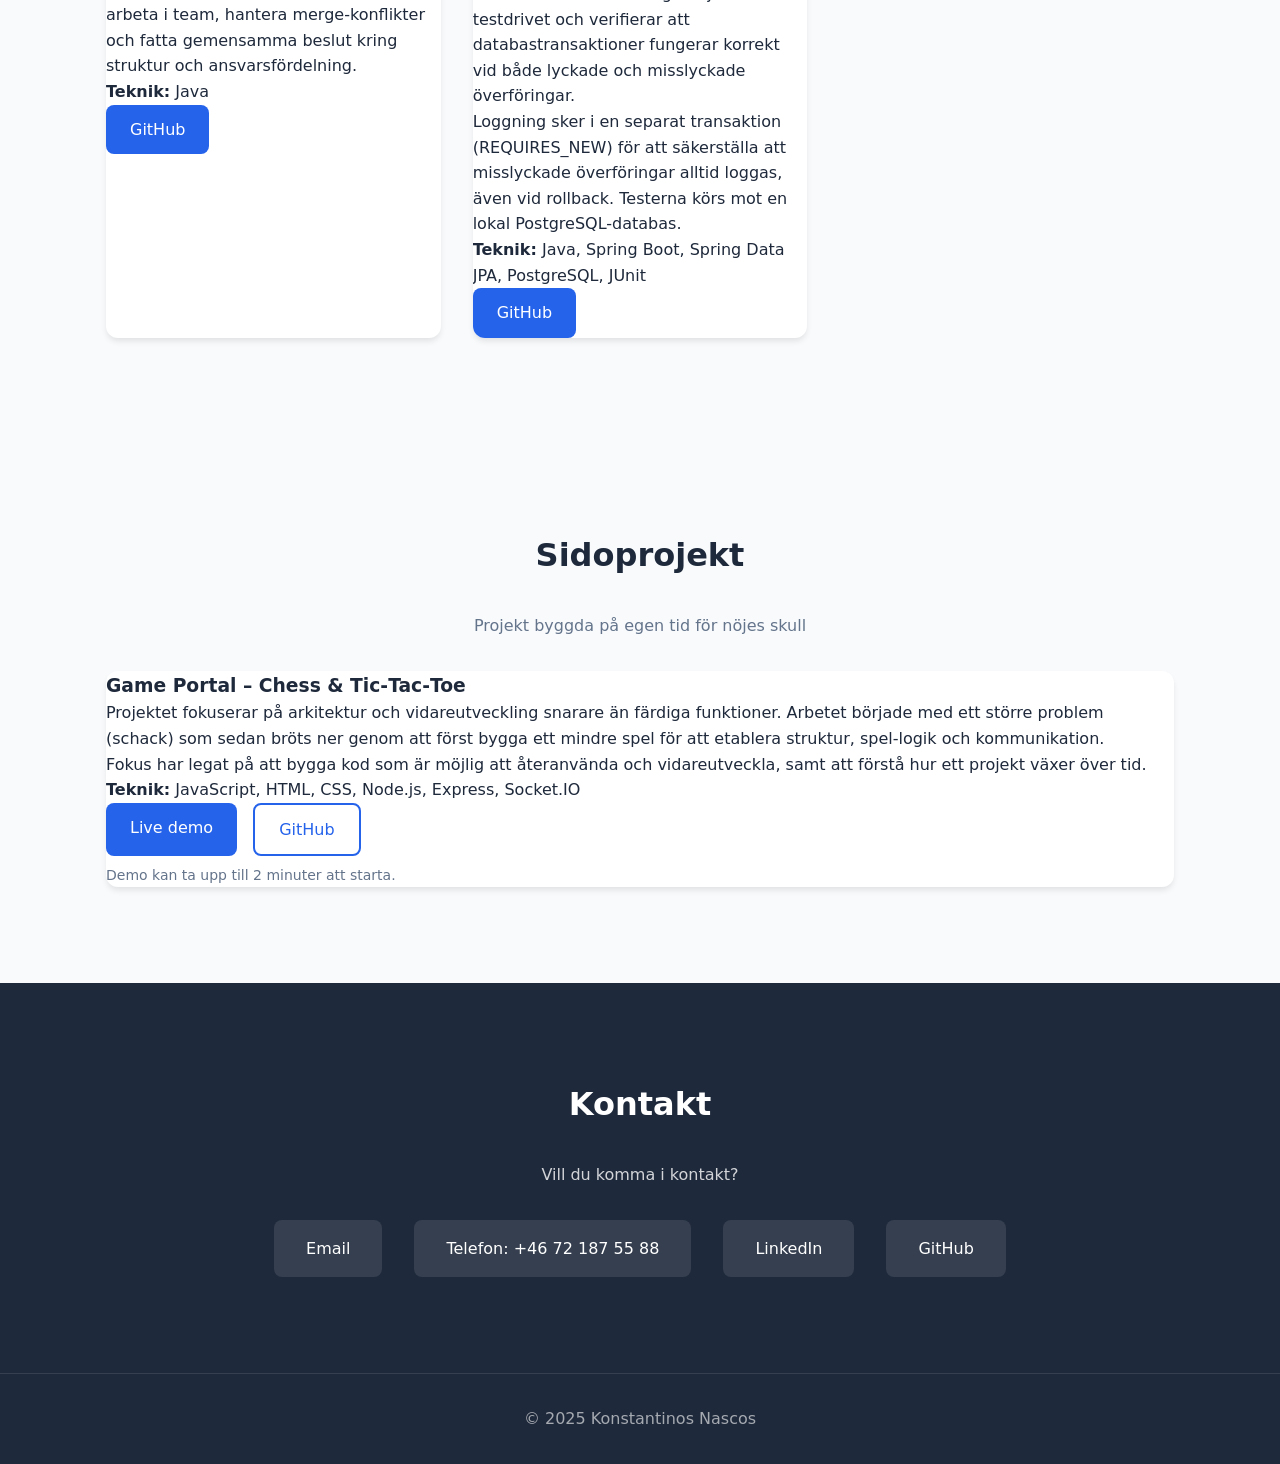
==== commit 9e6c2bff: "uppdaterat med senaste projekt från skolan" ====
--- a/index.html
+++ b/index.html
@@ -11,6 +11,9 @@
 <header class="header">
     <nav class="container nav">
         <a href="#top" class="logo">KN</a>
+        <button class="nav-toggle" aria-label="Öppna meny" aria-expanded="false">
+            <span class="hamburger"></span>
+        </button>
         <ul class="nav-links">
     <li><a href="#om-mig">Om mig</a></li>
     <li><a href="#kompetenser">Kompetenser</a></li>
@@ -325,6 +328,156 @@
                 </div>
 
             </article>
+            <article class="project-card project-card--expandable">
+                <h3>Todo‑app – PWA med Vite & CI/CD</h3>
+
+                <p class="project-preview">
+                    Fullständig Todo‑applikation byggd som Progressive Web App med offline‑stöd,
+                    testdriven utveckling och automatiserad deploy via GitHub Actions.
+                </p>
+
+                <p class="project-tech">
+                    <strong>Teknik:</strong> JavaScript, Vite, Vitest, Service Workers,
+                    Web App Manifest, GitHub Actions, GitHub Pages
+                </p>
+
+                <button class="project-toggle btn btn-secondary">
+                    Visa mer
+                </button>
+
+                <div class="project-details">
+                    <p>
+                        Appen är uppbyggd med en API‑adapter som väljer mellan en HTTP‑implementation
+                        (json‑server under utveckling) och en localStorage‑baserad mock‑implementation
+                        vid deploy – ingen backend krävs på GitHub Pages.
+                    </p>
+
+                    <p>
+                        Testning med Vitest täcker flera nivåer: unit tests för todo‑logik,
+                        API‑tester med mockad fetch inklusive felscenarier (500, nätverksfel),
+                        DOM‑tester med jsdom samt integrationstester för användarflöden.
+                    </p>
+
+                    <p>
+                        CI/CD‑pipeline med GitHub Actions kör lint, tester och build på varje PR.
+                        Branch protection kräver gröna checks innan merge.
+                        CD‑workflow bygger och deployar automatiskt till GitHub Pages.
+                    </p>
+
+                    <p>
+                        PWA‑funktionalitet inkluderar service worker med cache‑strategier,
+                        offline‑banner, robust felhantering med retries för misslyckade synkningar
+                        samt code splitting med dynamic imports för statistik‑ och inställningsvyer.
+                    </p>
+
+                    <div class="hero-actions">
+                        <a href="https://github.com/konstantinosnascos/todo-vite" target="_blank" class="btn btn-primary">
+                            GitHub
+                        </a>
+                    </div>
+                </div>
+            </article>
+
+            <article class="project-card project-card--expandable">
+                <h3>Samlingsapp – PWA Grupprojekt</h3>
+
+                <p class="project-preview">
+                    PWA‑applikation byggd i grupp med data från externt API.
+                    Fokus på offline‑funktionalitet, tillgänglighet, responsiv design
+                    och gemensamt Git‑flöde med CI/CD.
+                </p>
+
+                <p class="project-tech">
+                    <strong>Teknik:</strong> HTML, CSS, JavaScript, Service Workers,
+                    Web App Manifest, GitHub Actions, GitHub Pages
+                </p>
+
+                <button class="project-toggle btn btn-secondary">
+                    Visa mer
+                </button>
+
+                <div class="project-details">
+                    <p>
+                        Appen hämtar data från ett externt API och presenterar det i en
+                        listvy med sök/filtrering och detaljsidor. Användaren kan spara
+                        favoriter som fungerar även offline via lokal lagring.
+                    </p>
+
+                    <p>
+                        Service worker cachar app shell och API‑svar med tydliga
+                        cache‑strategier. Offline‑läge visar cachad data med feedback
+                        till användaren om begränsad funktionalitet.
+                    </p>
+
+                    <p>
+                        Tillgänglighet har varit centralt: semantisk HTML, tangentbordsnavigering,
+                        tillräcklig kontrast och ARIA där det behövs. Testat med axe mot
+                        90+ i Accessibility.
+                    </p>
+
+                    <p>
+                        Samarbete med branch protection, required checks och gemensam
+                        planering. CI/CD‑pipeline deployar automatiskt till GitHub Pages.
+                    </p>
+
+                    <div class="hero-actions">
+                        <a href="https://github.com/jonatandahl05/Gruppuppgift_Frontend" target="_blank" class="btn btn-primary">
+                            GitHub
+                        </a>
+                    </div>
+                </div>
+            </article>
+
+            <article class="project-card">
+                <h3>Bokningssystem – Grupprojekt</h3>
+                <p>
+                    Första större grupprojektet där fokus låg på samarbete, Git‑workflow
+                    och gemensamt ansvar för kodbasen.
+                </p>
+                <p>
+                    Projektet gav praktisk erfarenhet av att arbeta i team, hantera merge‑konflikter
+                    och fatta gemensamma beslut kring struktur och ansvarsfördelning.
+                </p>
+                <p><strong>Teknik:</strong> Java</p>
+                <div class="hero-actions">
+                    <a href="https://github.com/konstantinosnascos/Java_Grund_Kompetenskontroll_3_GitWorkflow_Malm02" target="_blank" class="btn btn-primary">
+                        GitHub
+                    </a>
+                </div>
+            </article>
+
+            <article class="project-card">
+                <h3>BankTransfer – Transaktioner & Testning</h3>
+                <p>
+                    Java-applikation för banköverföringar med fokus på transaktionshantering,
+                    rollback och felhantering. Projektet är testdrivet och verifierar att
+                    databastransaktioner fungerar korrekt vid både lyckade och misslyckade överföringar.
+                </p>
+                <p>
+                    Loggning sker i en separat transaktion (REQUIRES_NEW) för att säkerställa
+                    att misslyckade överföringar alltid loggas, även vid rollback.
+                    Testerna körs mot en lokal PostgreSQL-databas.
+                </p>
+                <p><strong>Teknik:</strong> Java, Spring Boot, Spring Data JPA, PostgreSQL, JUnit</p>
+                <div class="hero-actions">
+                    <a href="https://github.com/konstantinosnascos/Transactions" target="_blank" class="btn btn-primary">
+                        GitHub
+                    </a>
+                </div>
+            </article>
+
+        </div>
+    </div>
+</section>
+
+<section class="section projects">
+    <div class="container">
+        <h2 class="section-title">Sidoprojekt</h2>
+        <p class="section-subtitle">
+            Projekt byggda på egen tid för nöjes skull
+        </p>
+
+        <div class="projects-grid">
             <article class="project-card">
                 <h3>Game Portal – Chess & Tic‑Tac‑Toe</h3>
                 <p>
@@ -342,52 +495,13 @@
                         Live demo
                     </a>
                     <a href="https://github.com/konstantinosnascos/ChessApp" target="_blank" class="btn btn-secondary">
-                        Github
+                        GitHub
                     </a>
                 </div>
                 <p style="margin-top:0.5rem;font-size:0.875rem;color:#64748b;">
                     Demo kan ta upp till 2 minuter att starta.
                 </p>
             </article>
-
-            <article class="project-card">
-                <h3>Bokningssystem – Grupprojekt</h3>
-                <p>
-                    Första större grupprojektet där fokus låg på samarbete, Git‑workflow
-                    och gemensamt ansvar för kodbasen.
-                </p>
-                <p>
-                    Projektet gav praktisk erfarenhet av att arbeta i team, hantera merge‑konflikter
-                    och fatta gemensamma beslut kring struktur och ansvarsfördelning.
-                </p>
-                <p><strong>Teknik:</strong> Java</p>
-                <div class="hero-actions">
-                    <a href="https://github.com/konstantinosnascos/Java_Grund_Kompetenskontroll_3_GitWorkflow_Malm02" target="_blank" class="btn btn-primary">
-                        GitHub
-                    </a>
-                </div>
-            </article>
-
-            <article class="project-card">
-                <h3>BankTransfer – Transaktioner & Testning</h3>
-                <p>
-                    Java-applikation för banköverföringar med fokus på transaktionshantering,
-                    rollback och felhantering. Projektet är testdrivet och verifierar att
-                    databastransaktioner fungerar korrekt vid både lyckade och misslyckade överföringar.
-                </p>
-                <p>
-                    Loggning sker i en separat transaktion (REQUIRES_NEW) för att säkerställa
-                    att misslyckade överföringar alltid loggas, även vid rollback.
-                    Testerna körs mot en lokal PostgreSQL-databas.
-                </p>
-                <p><strong>Teknik:</strong> Java, Spring Boot, Spring Data JPA, PostgreSQL, JUnit</p>
-                <div class="hero-actions">
-                    <a href="https://github.com/konstantinosnascos/Transactions" target="_blank" class="btn btn-primary">
-                        GitHub
-                    </a>
-                </div>
-            </article>
-
         </div>
     </div>
 </section>
--- a/CSS/style.css
+++ b/CSS/style.css
@@ -117,6 +117,57 @@
     padding: var(--spacing-sm) 0;
 }
 
+  .nav-toggle {
+    display: none;
+    background: none;
+    border: none;
+    cursor: pointer;
+    padding: 12px;
+    min-width: 44px;
+    min-height: 44px;
+    z-index: 1001;
+}
+
+.hamburger {
+    display: block;
+    width: 32px;
+    height: 4px;
+    background-color: var(--color-text);
+    position: relative;
+    border-radius: 2px;
+    transition: background-color 0.3s ease;
+}
+
+.hamburger::before,
+.hamburger::after {
+    content: '';
+    position: absolute;
+    left: 0;
+    width: 32px;
+    height: 4px;
+    background-color: var(--color-text);
+    border-radius: 2px;
+    transition: transform 0.3s ease;
+}
+
+.hamburger::before {
+    top: -10px;
+}
+
+.hamburger::after {
+    top: 10px;
+}
+
+.nav-toggle.active .hamburger::before {
+    transform: rotate(45deg);
+    top: 0;
+}
+
+.nav-toggle.active .hamburger::after {
+    transform: rotate(-45deg);
+    top: 0;
+}
+
 .logo {
     font-size: 1.5rem;
     font-weight: 700;
@@ -141,9 +192,13 @@
     color: var(--color-primary);
 }
 
+.nav-toggle.active .hamburger {
+    background-color: transparent;
+}
+
 /* ===== HERO ===== */
 .hero {
-    padding-top: calc(var(--spacing-xl) + 60px); /* Account for fixed header */
+    padding-top: calc(var(--spacing-xl) + 60px); 
     padding-bottom: var(--spacing-xl);
     background: linear-gradient(135deg, #f0f9ff 0%, #e0f2fe 100%);
 }
@@ -190,6 +245,7 @@
 .hero-image img {
     width: 100%;
     max-width: 400px;
+    height: auto;
     border-radius: 16px;
     box-shadow: 0 25px 50px -12px rgba(0, 0, 0, 0.25);
 }
@@ -433,8 +489,55 @@
 /* ===== RESPONSIVE ===== */
 @media (max-width: 768px) {
     .nav-links {
-        display: none; /* Lägg till hamburger-meny senare */
-    }
+        position: fixed;
+        top: 0;
+        right: 0;
+        width: 70%;
+        max-width: 300px;
+        height: 100vh;
+        
+        background-color: var(--color-surface);
+        box-shadow: -5px 0 15px rgba(0, 0, 0, 0.1);
+        
+        flex-direction: column;
+        justify-content: center;
+        align-items: center;
+        gap: var(--spacing-md);
+        
+        transform: translateX(100%);
+        transition: transform 0.3s ease;
+    }
+
+    .nav-toggle {
+        display: block;
+    }
+
+    .nav-links.active {
+        transform: translateX(0);
+    }
+
+    .nav-links a {
+        font-size: 1.25rem;
+        padding: var(--spacing-sm);
+    }
+
+    .nav-overlay {
+    position: fixed;
+    top: 0;
+    left: 0;
+    width: 100%;
+    height: 100%;
+    background-color: rgba(0, 0, 0, 0.5);
+    opacity: 0;
+    visibility: hidden;
+    transition: opacity 0.3s ease, visibility 0.3s ease;
+    z-index: 999;
+}
+
+.nav-overlay.active {
+    opacity: 1;
+    visibility: visible;
+}
     
     .hero-content {
         grid-template-columns: 1fr;
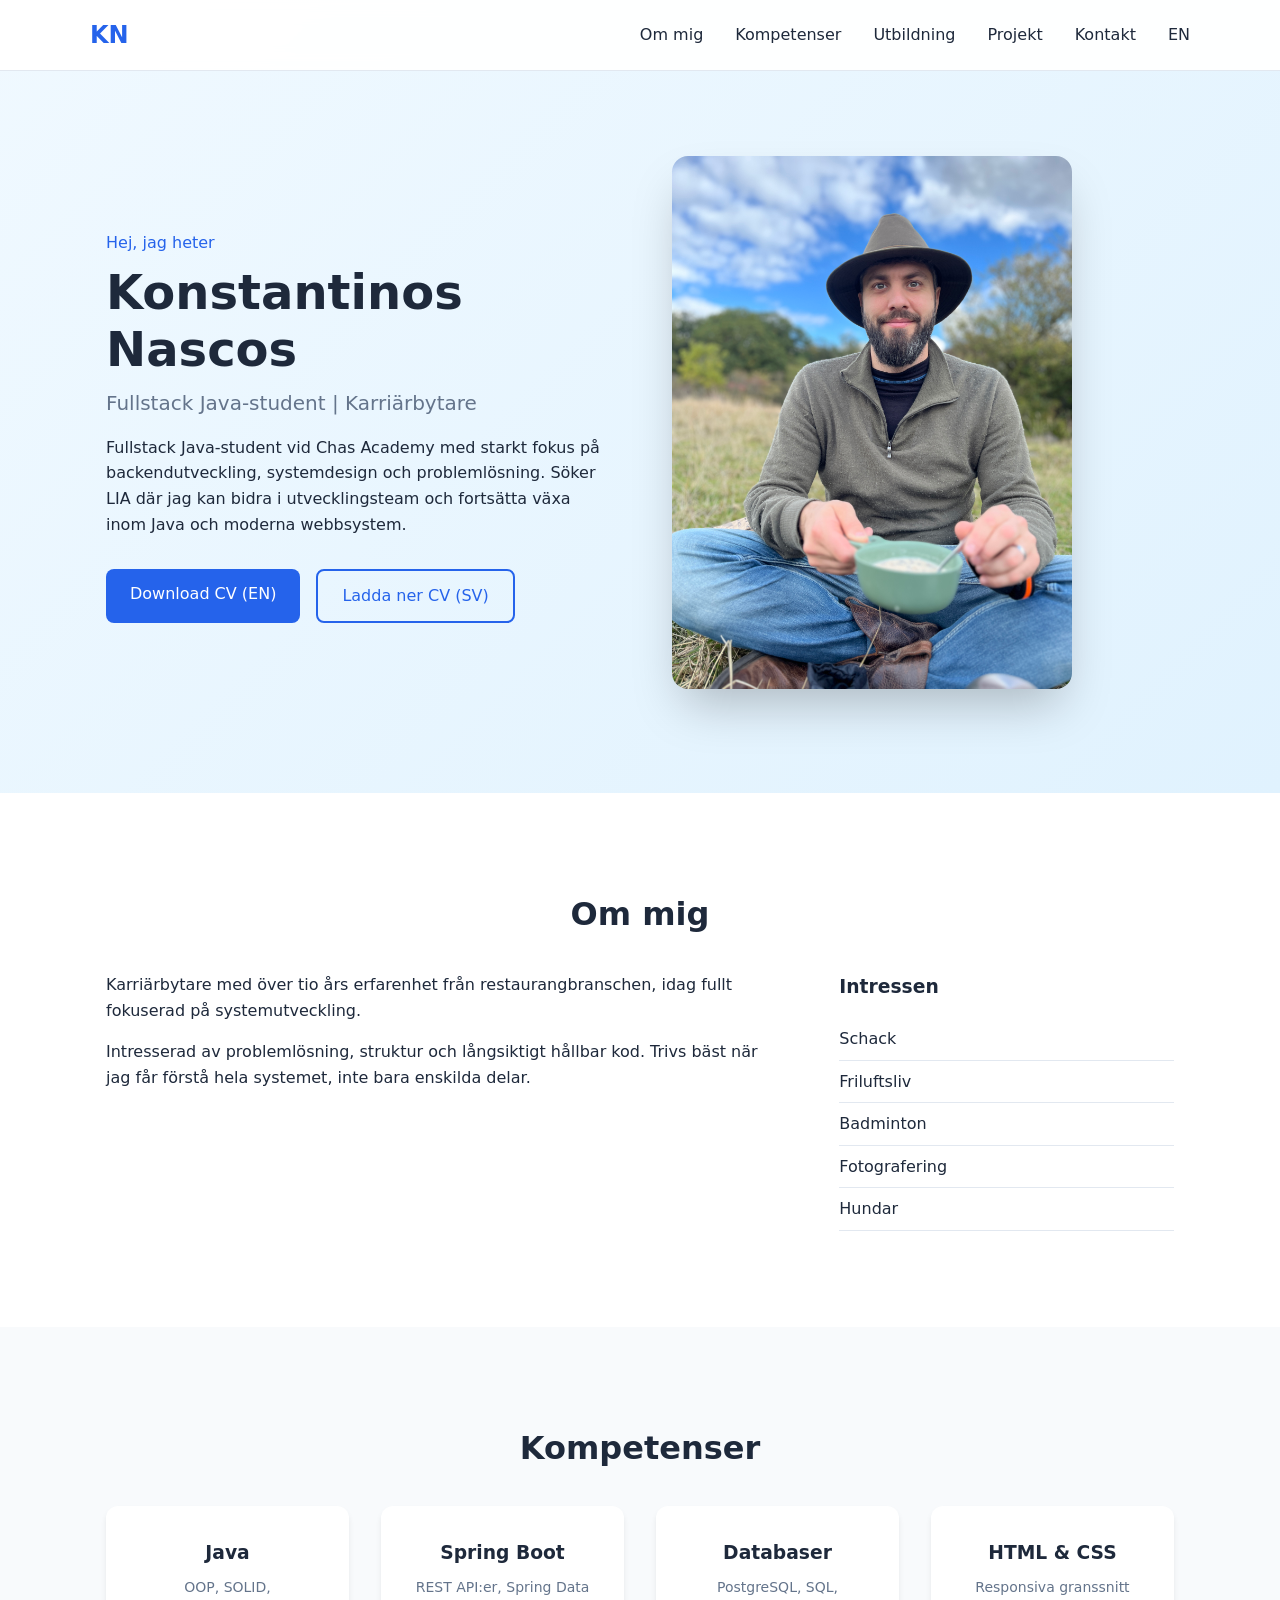
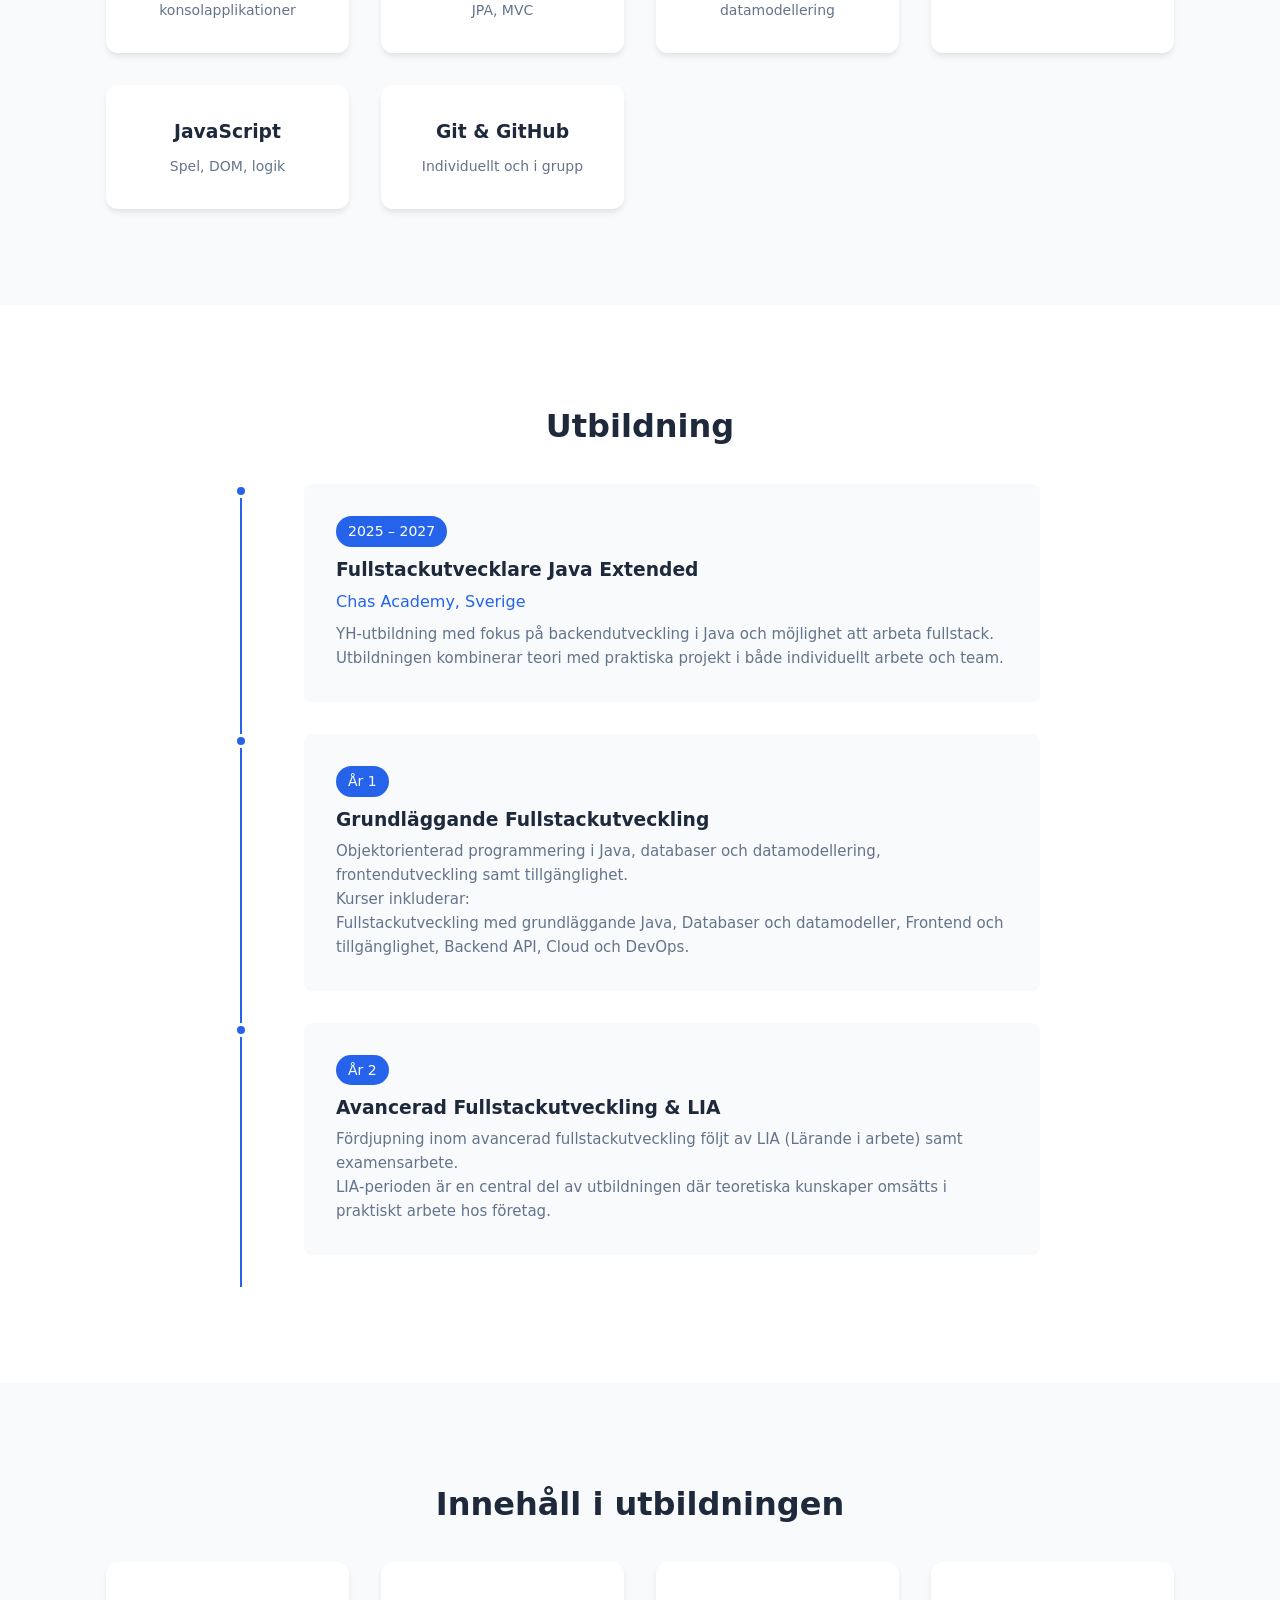
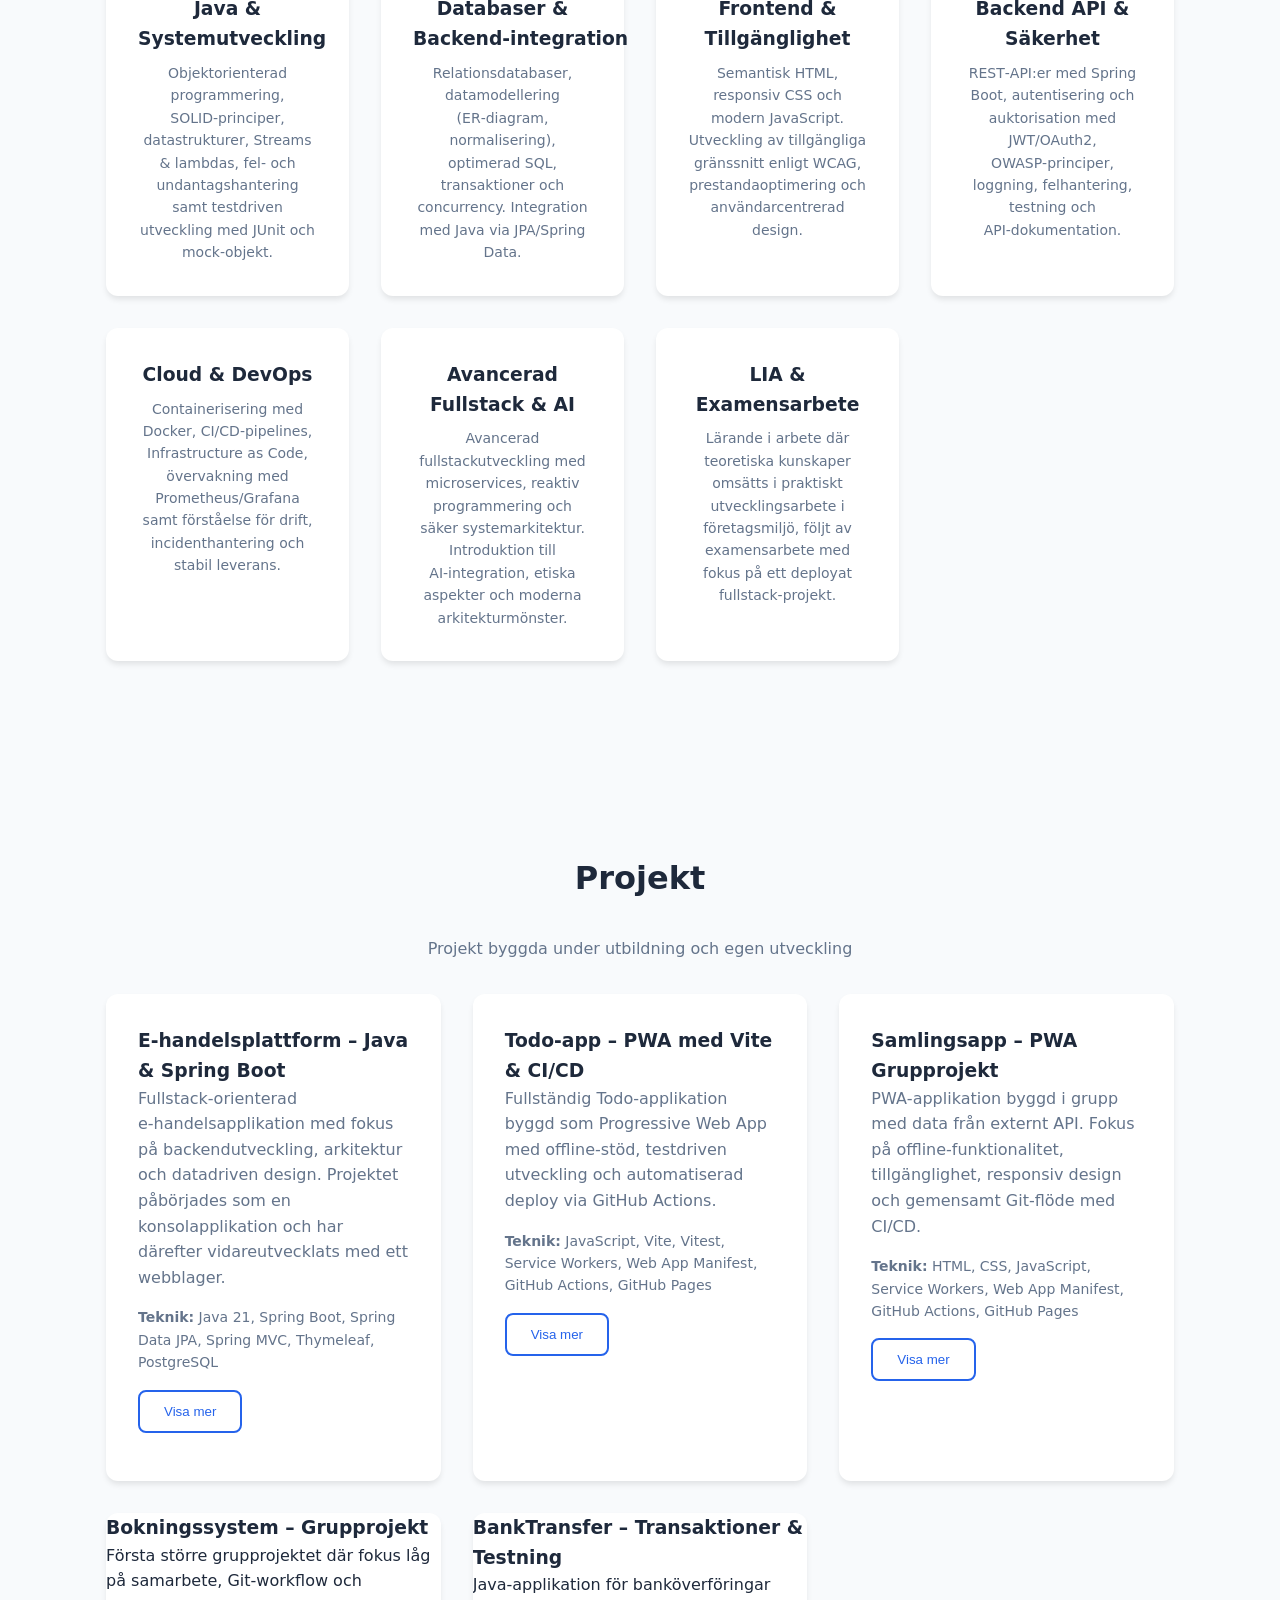
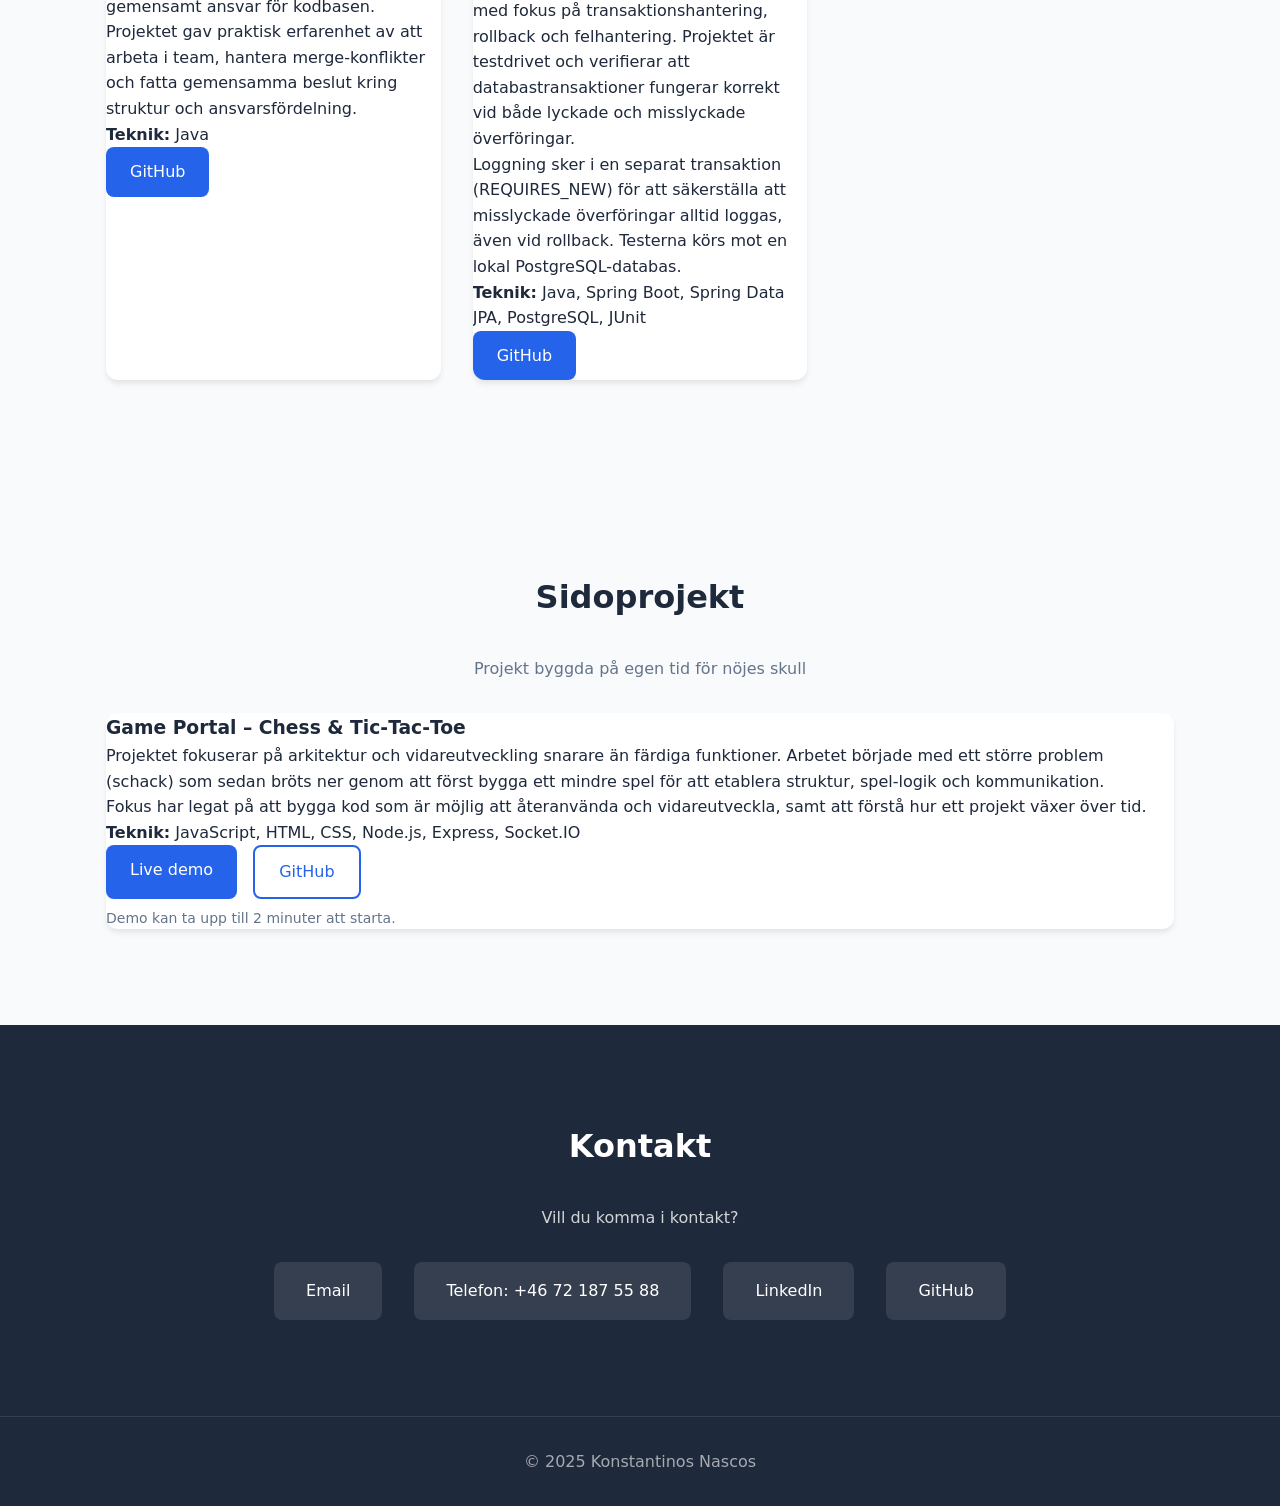
==== commit 0c637e61: "uppdaterat med min senaste hobby" ====
--- a/index.html
+++ b/index.html
@@ -74,6 +74,7 @@
                     <li>Schack</li>
                     <li>Friluftsliv</li>
                     <li>Badminton</li>
+                    <li>Fotografering</li>
                     <li>Hundar</li>
                 </ul>
             </div>
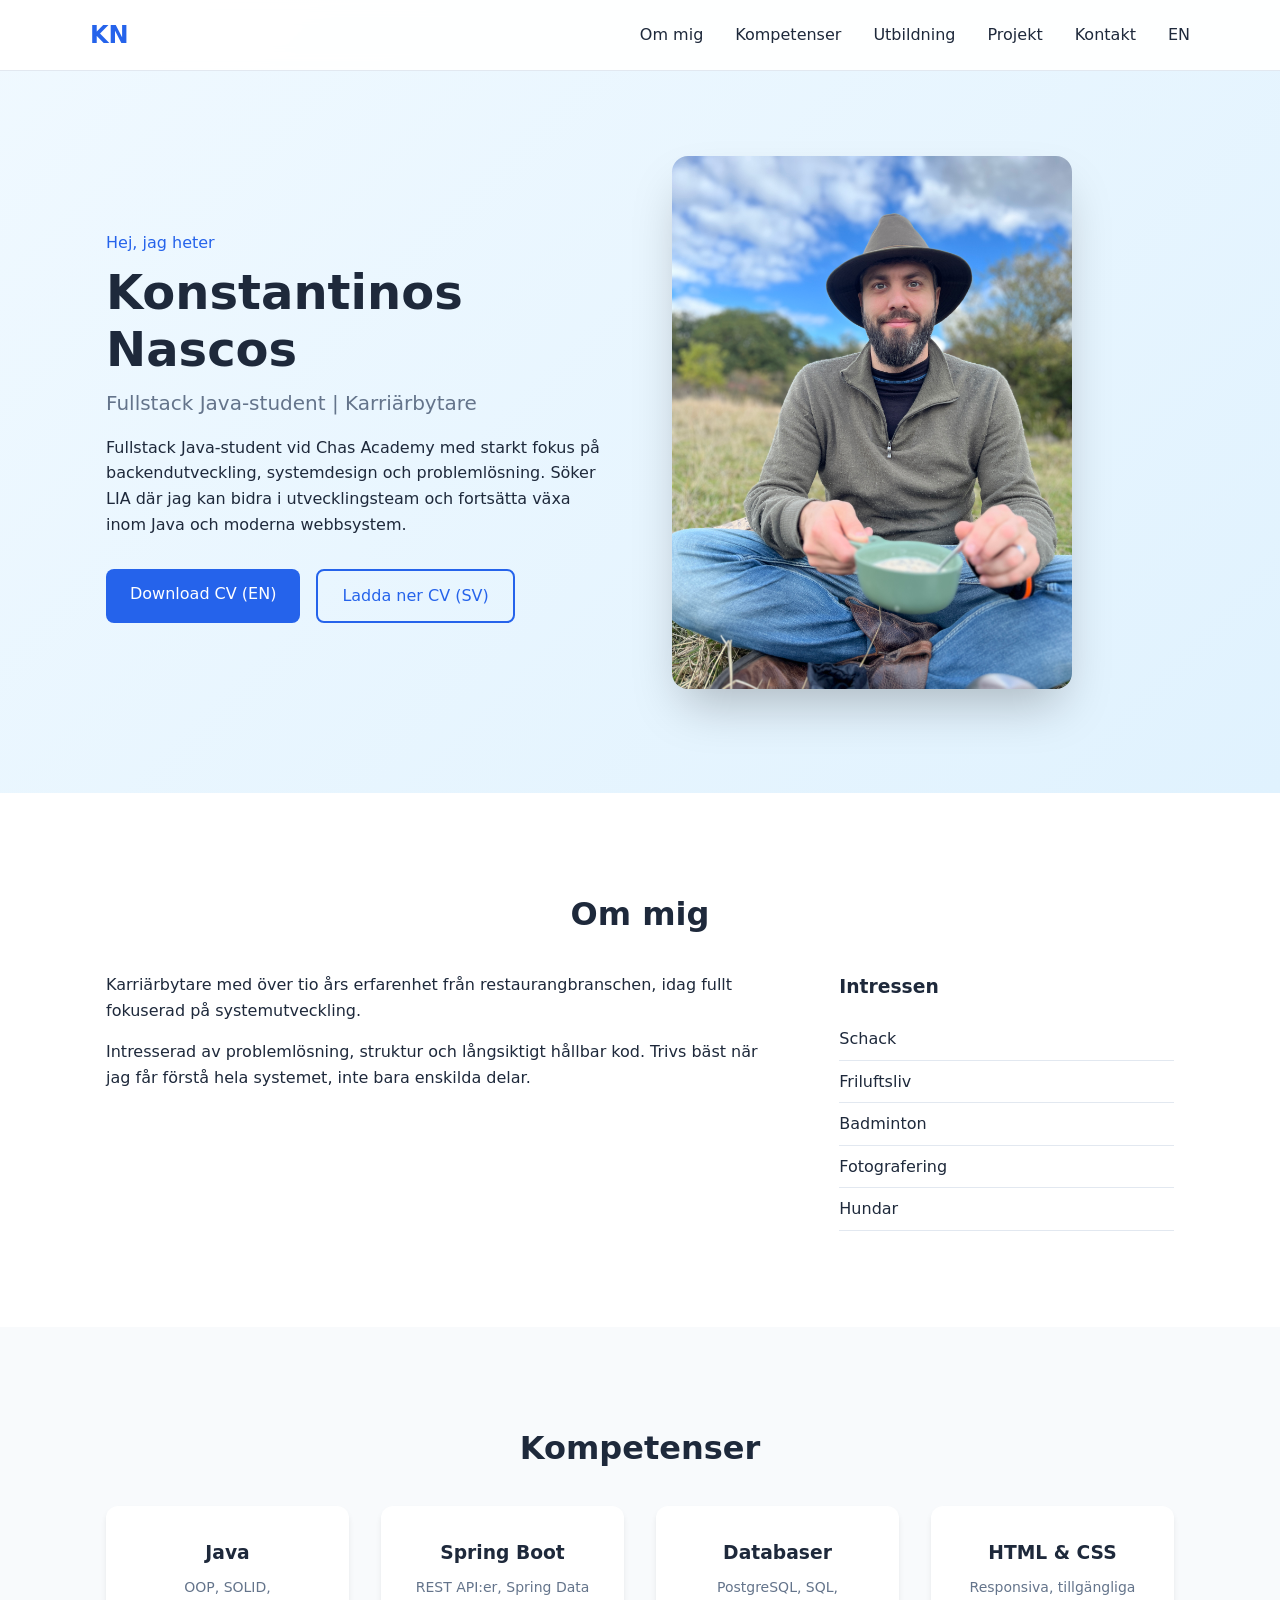
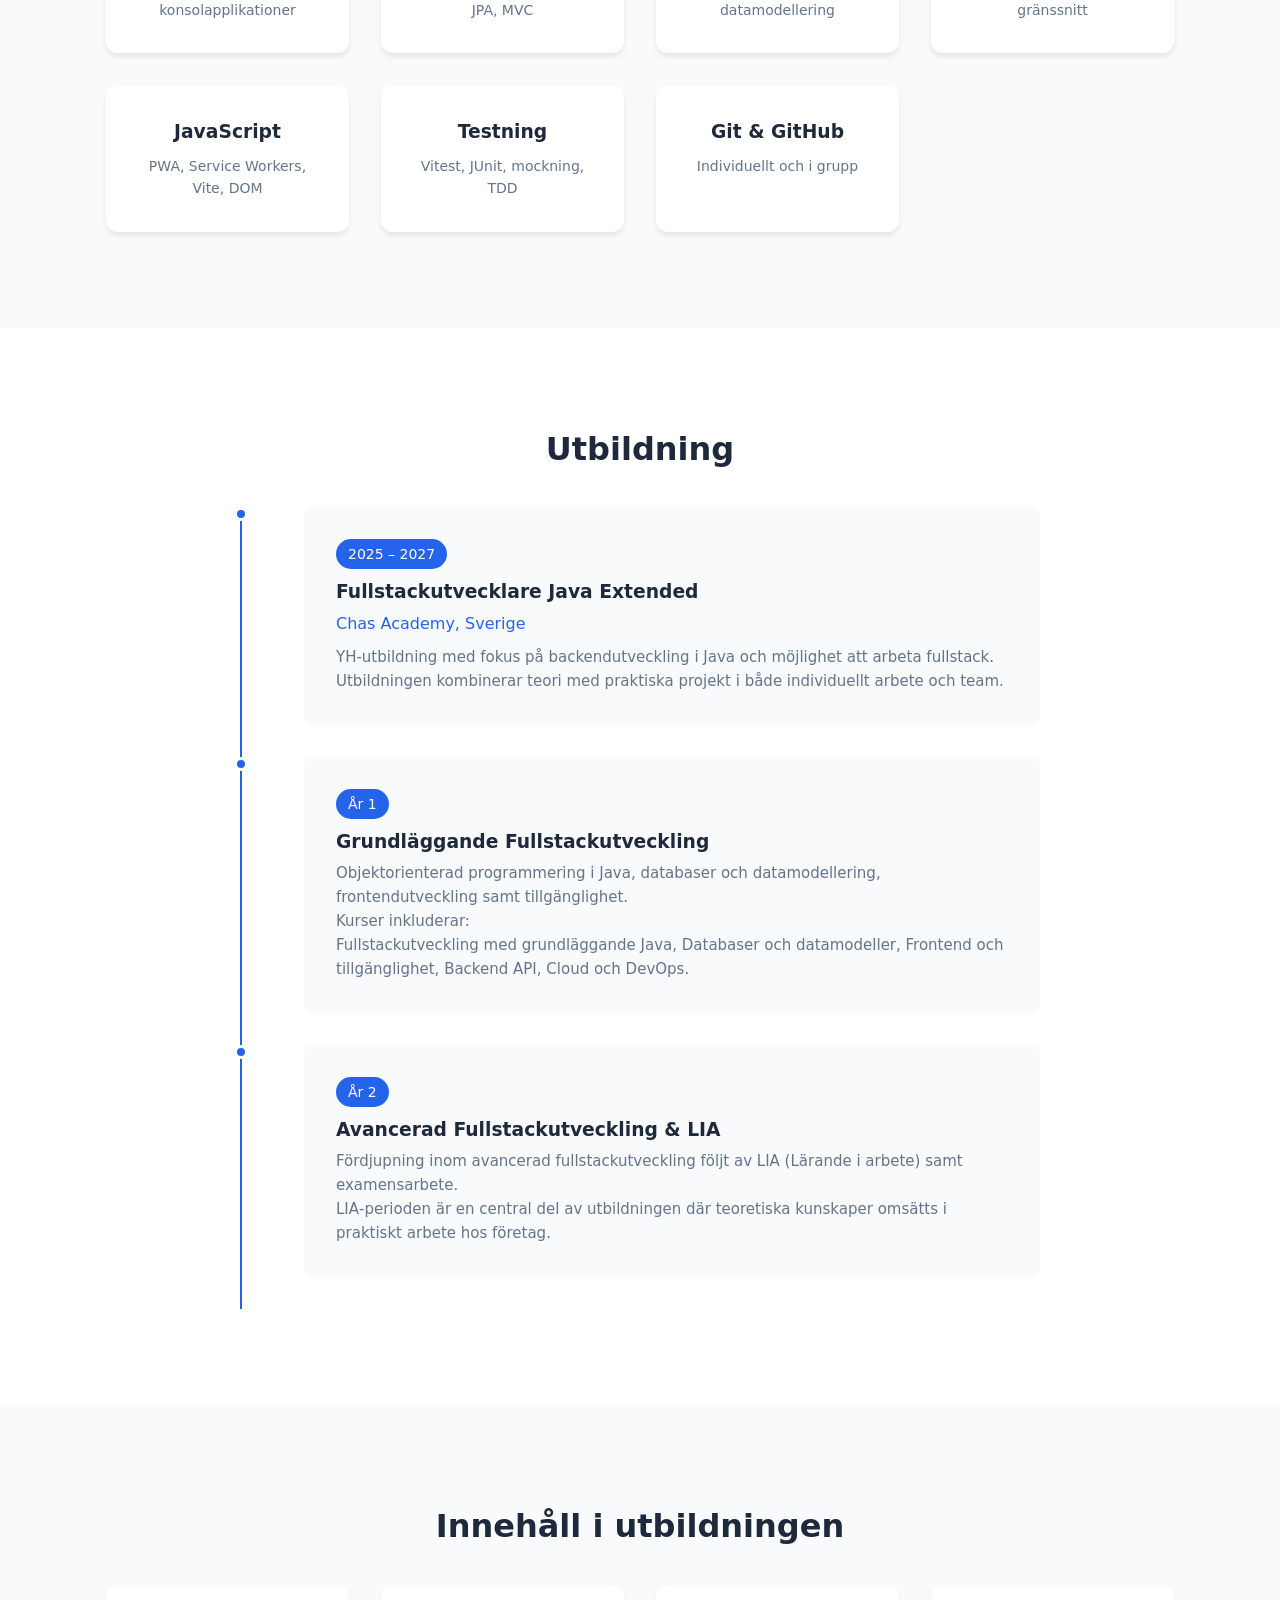
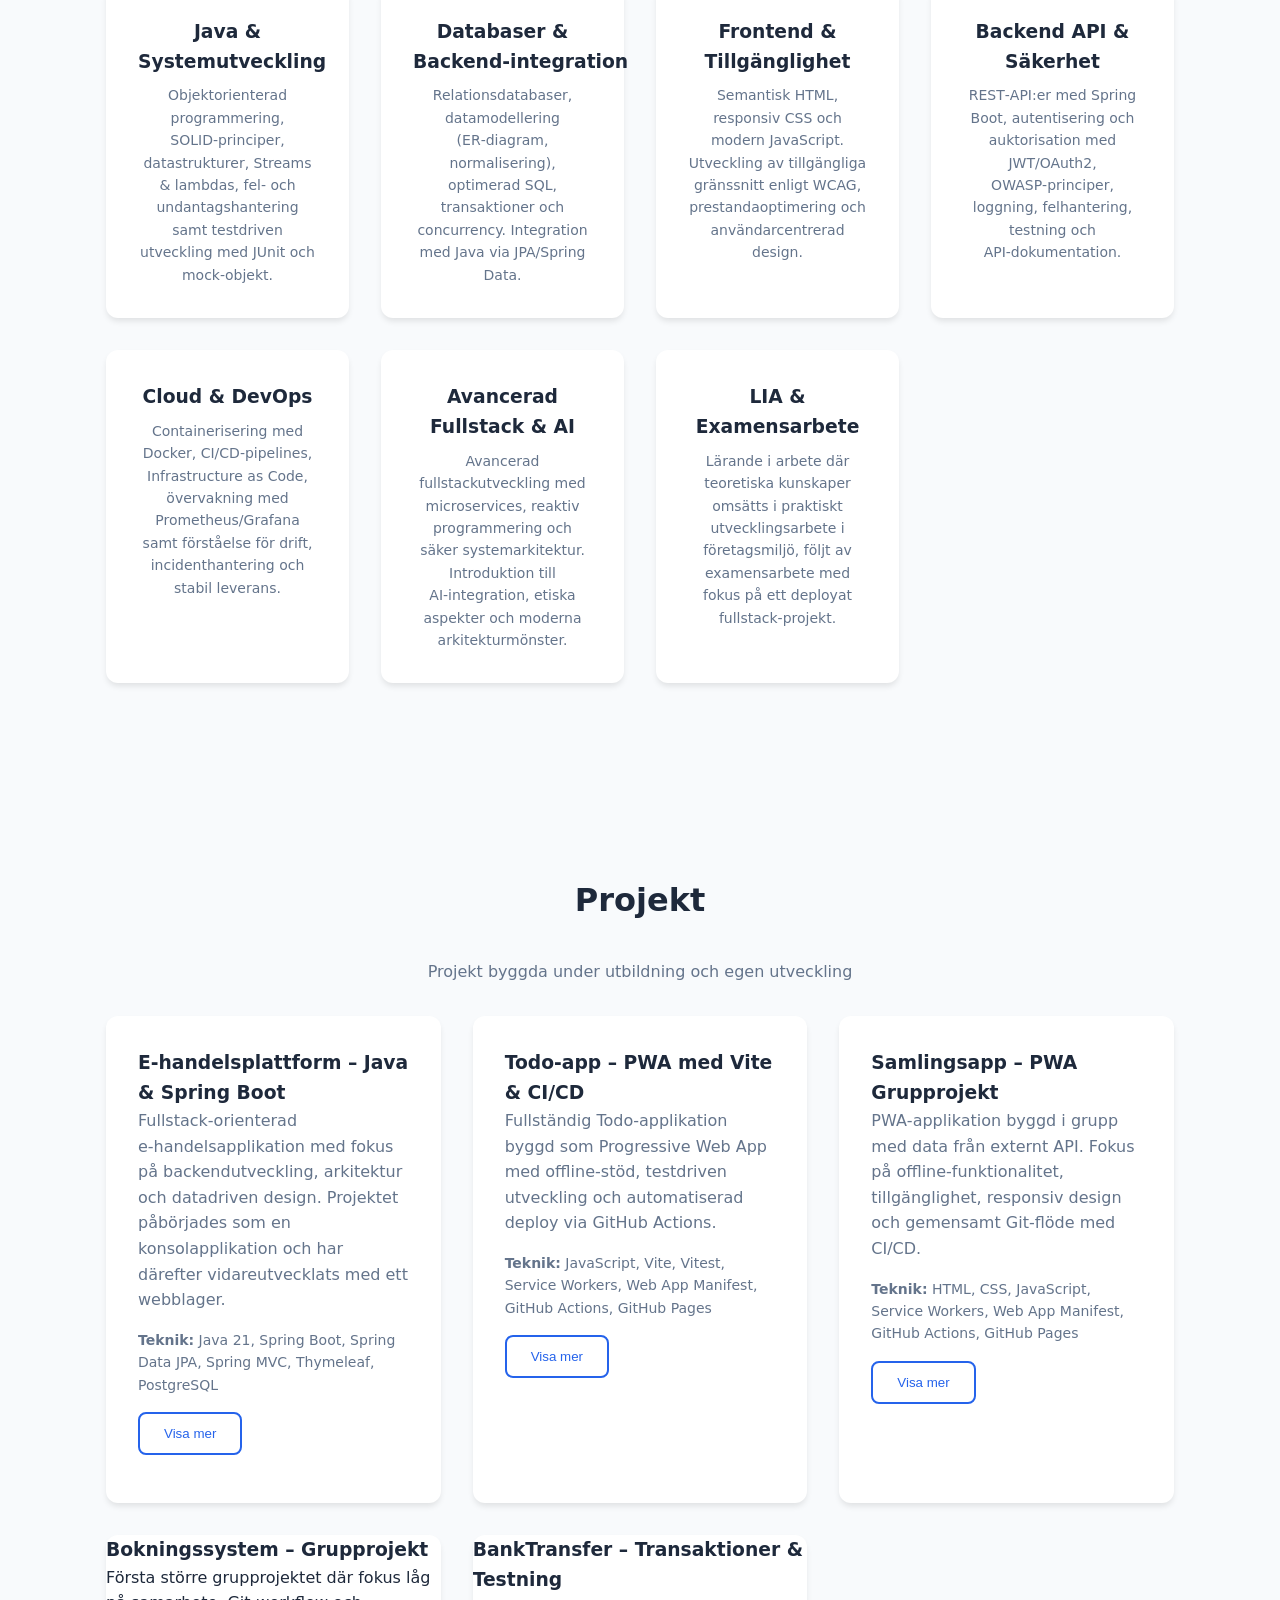
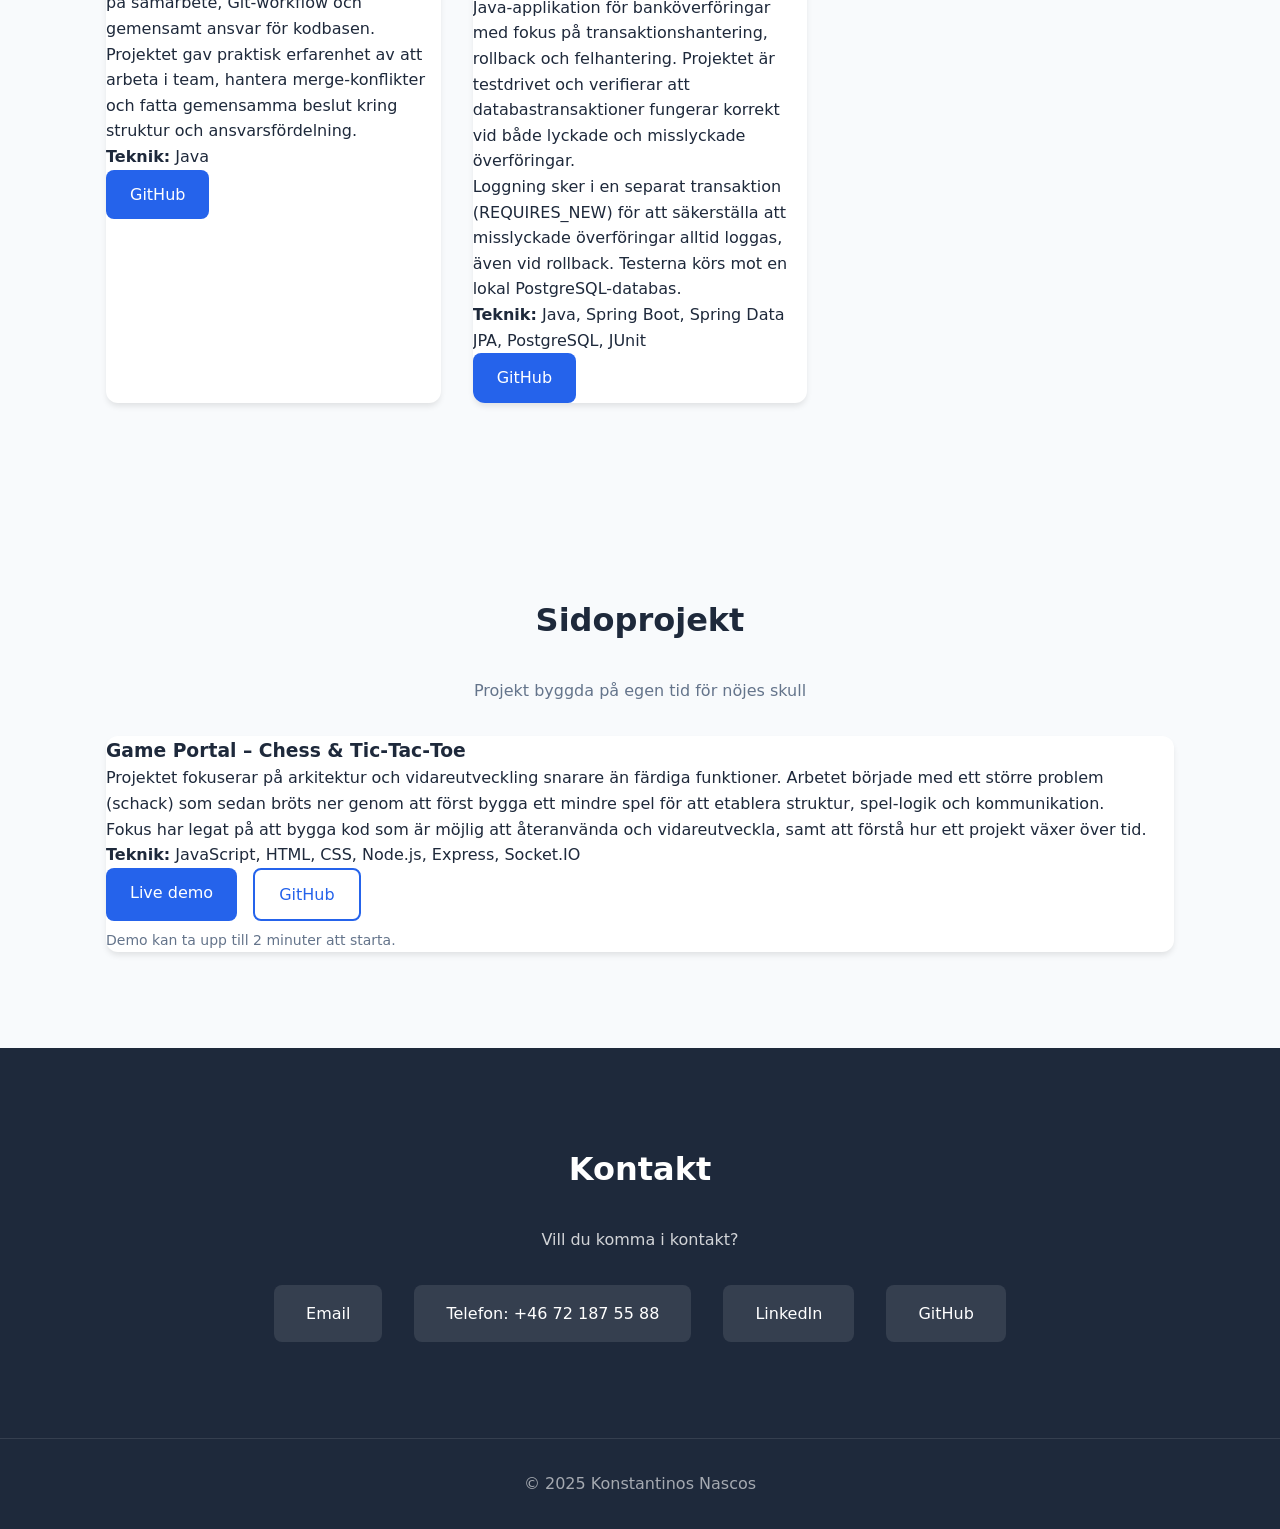
==== commit 6d4b1684: "uppdaterat skills" ====
--- a/index.html
+++ b/index.html
@@ -100,11 +100,15 @@
             </div>
             <div class="skill-card">
                 <h3>HTML & CSS</h3>
-                <p>Responsiva granssnitt</p>
+                <p>Responsiva, tillgängliga gränssnitt</p>
             </div>
             <div class="skill-card">
                 <h3>JavaScript</h3>
-                <p>Spel, DOM, logik</p>
+                <p>PWA, Service Workers, Vite, DOM</p>
+            </div>
+            <div class="skill-card">
+                <h3>Testning</h3>
+                <p>Vitest, JUnit, mockning, TDD</p>
             </div>
             <div class="skill-card">
                 <h3>Git & GitHub</h3>
